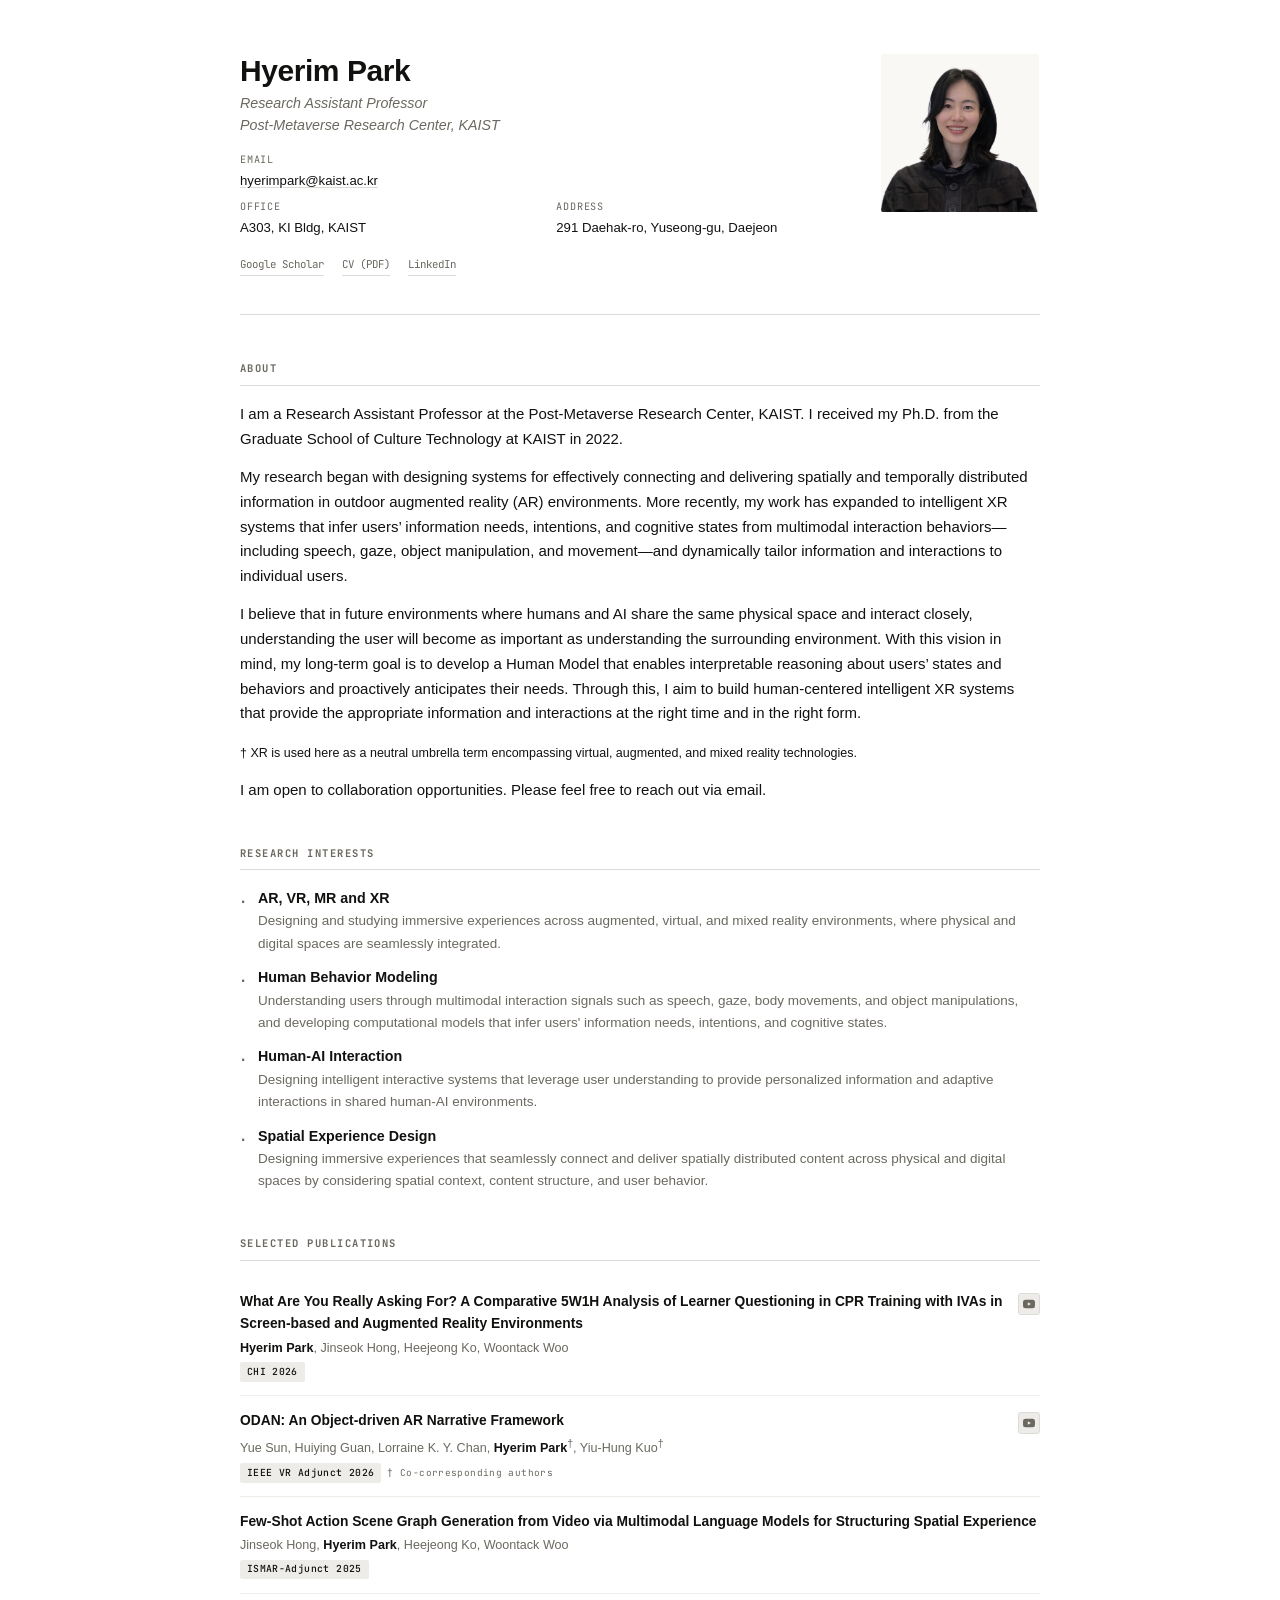
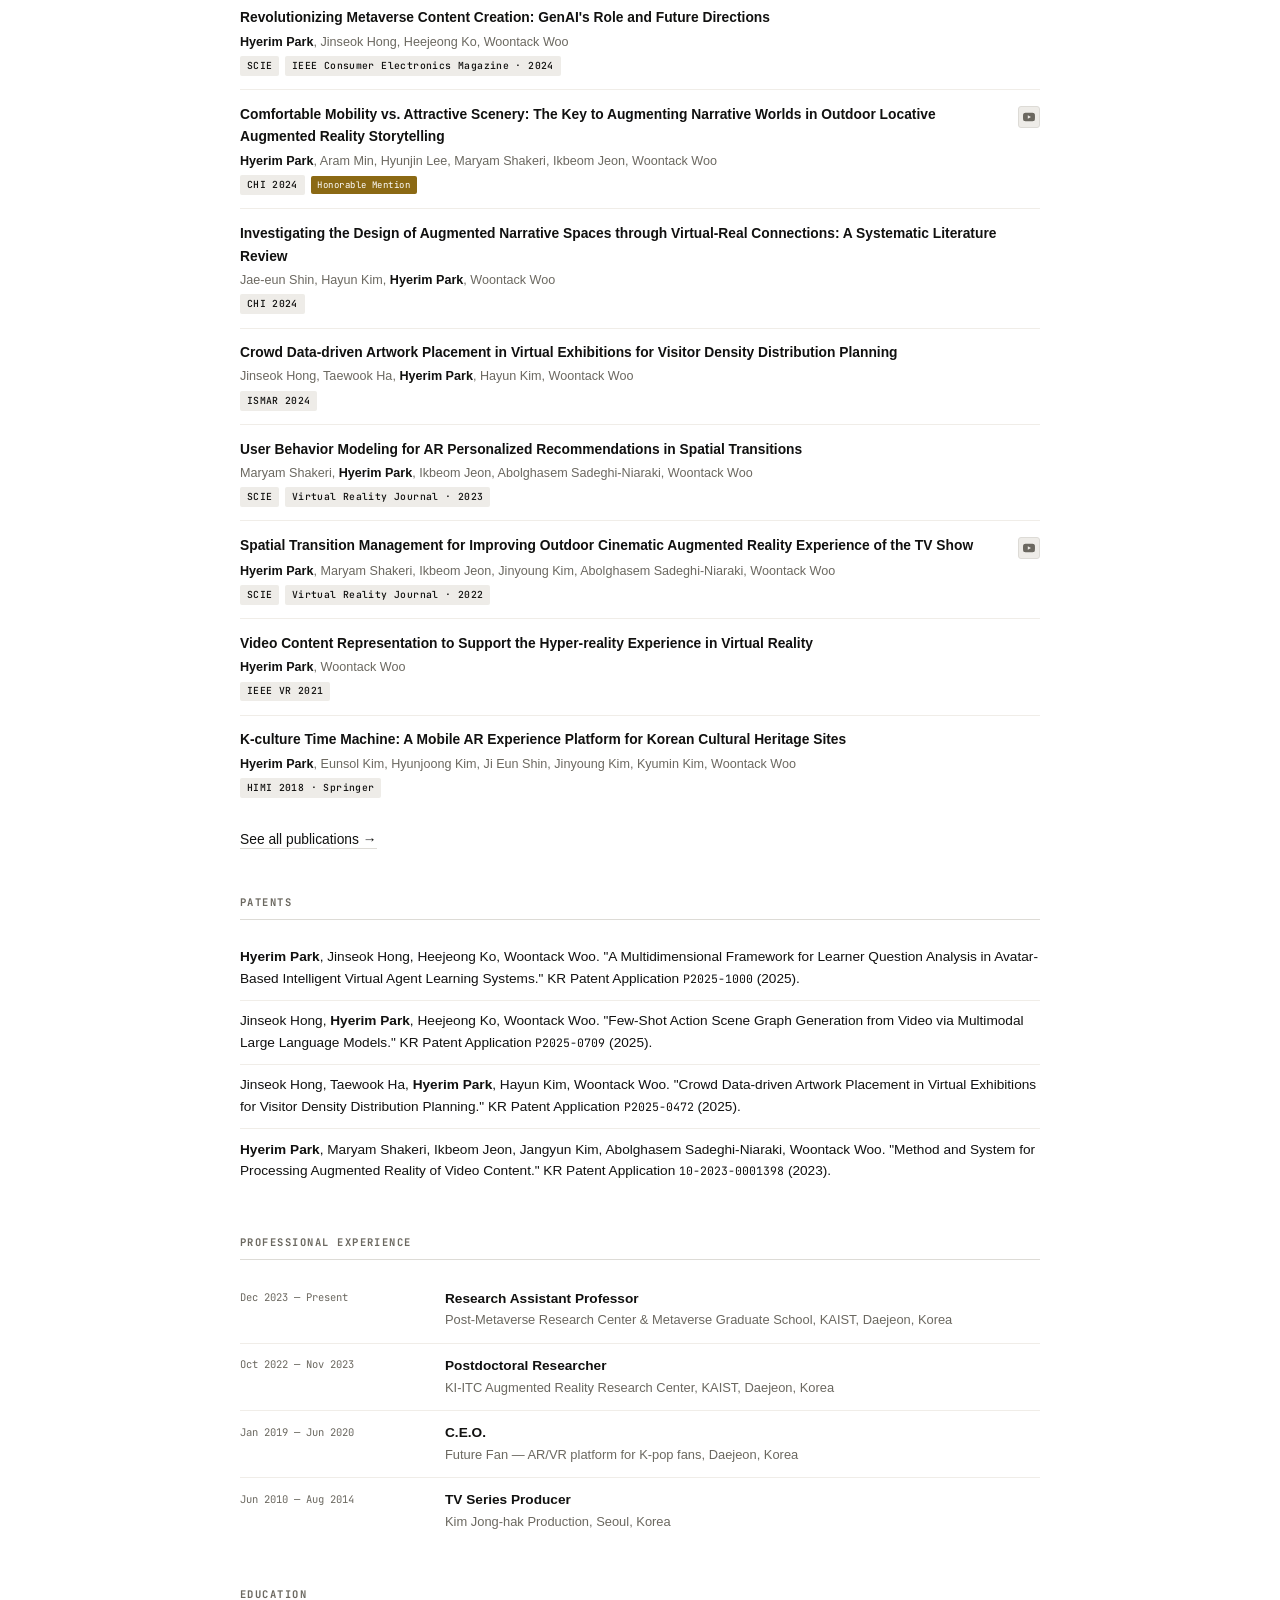
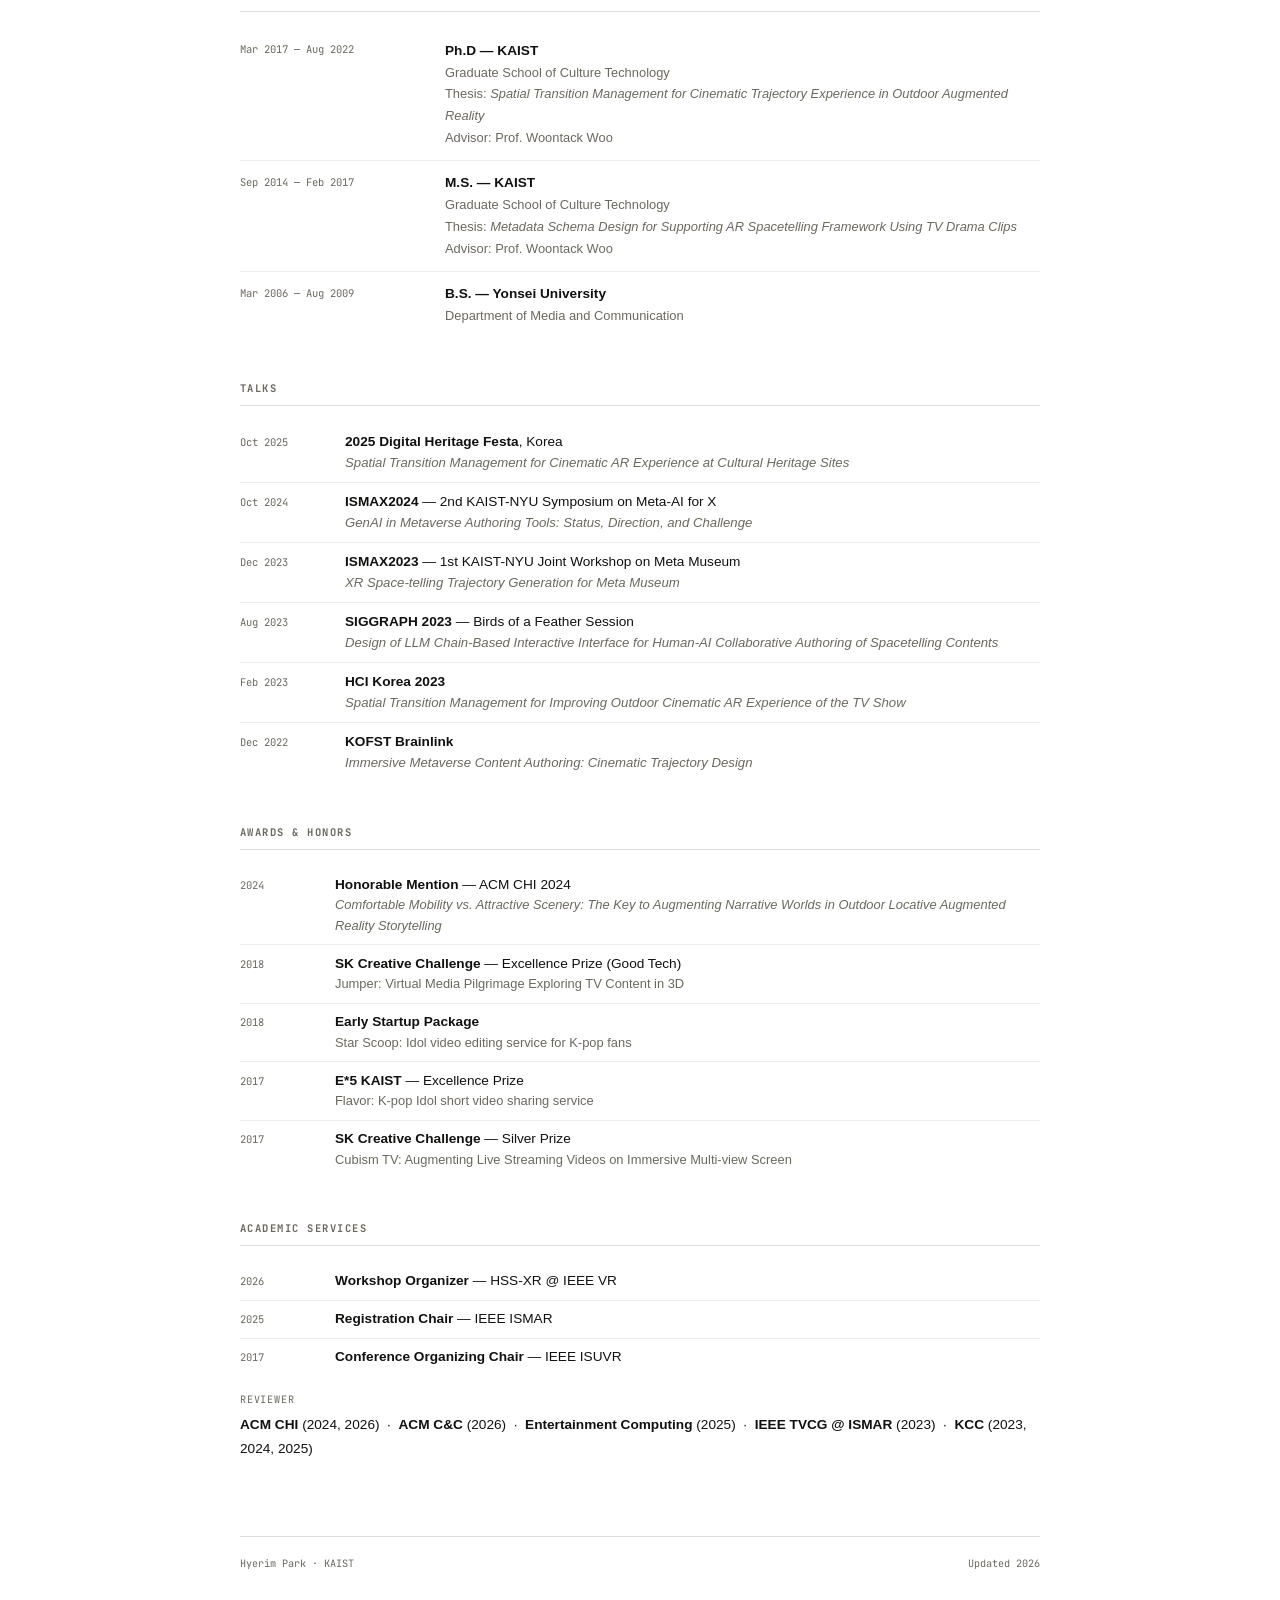
==== index.html @ 8d593d57 "Update index.html" ====
<!DOCTYPE html>
<html lang="en">
<head>
  <meta charset="UTF-8" />
  <meta name="viewport" content="width=device-width, initial-scale=1.0" />
  <title>Hyerim Park</title>
  <link rel="preconnect" href="https://fonts.googleapis.com" />
  <link rel="preconnect" href="https://fonts.gstatic.com" crossorigin />
  <link href="https://fonts.googleapis.com/css2?family=JetBrains+Mono:wght@400;500&display=swap" rel="stylesheet" />
  <style>
    *, *::before, *::after { box-sizing: border-box; margin: 0; padding: 0; }
    :root {
      --bg: #ffffff; --text: #111110; --muted: #6b6860;
      --border: #dddbd6; --subtle: #f0ede8; --tag-bg: #eeece8;
      --accent: #111110;
      --font-body: 'Helvetica Neue', Helvetica, Arial, sans-serif;
      --font-mono: 'JetBrains Mono', monospace;
    }
    html { font-size: 15px; scroll-behavior: smooth; }
    body { background: var(--bg); color: var(--text); font-family: var(--font-body); line-height: 1.65; max-width: 860px; margin: 0 auto; padding: 3.5rem 2rem 6rem; -webkit-font-smoothing: antialiased; }
    .header { display: grid; grid-template-columns: 1fr 160px; gap: 2.5rem; align-items: start; margin-bottom: 3rem; padding-bottom: 2.5rem; border-bottom: 1px solid var(--border); }
    .photo-wrap img { width: 160px; height: auto; border-radius: 3px; border: 1px solid transparent; display: block; }
    .bio h1 { font-size: 2rem; font-weight: 600; letter-spacing: -0.015em; margin-bottom: 0.2rem; line-height: 1.2; }
    .bio .subtitle { font-size: 0.95rem; color: var(--muted); font-style: italic; line-height: 1.55; margin-bottom: 1.1rem; }
    .info-grid { display: grid; grid-template-columns: 1fr 1fr; gap: 0.5rem 2rem; font-size: 0.88rem; }
    .info-row .lbl { font-family: var(--font-mono); font-size: 0.68rem; color: var(--muted); text-transform: uppercase; letter-spacing: 0.08em; display: block; margin-bottom: 0.05rem; }
    .info-row a { text-decoration: underline; text-underline-offset: 2px; text-decoration-color: var(--border); }
    .info-row a:hover { text-decoration-color: var(--text); }
    .social-links { display: flex; gap: 1.2rem; margin-top: 1.2rem; flex-wrap: wrap; }
    .social-links a { font-family: var(--font-mono); font-size: 0.72rem; color: var(--muted); text-decoration: none; border-bottom: 1px solid var(--border); padding-bottom: 1px; transition: color 0.15s, border-color 0.15s; }
    .social-links a:hover { color: var(--text); border-color: var(--text); }
    section { margin-bottom: 2.8rem; }
    section h2 { font-size: 0.7rem; font-family: var(--font-mono); text-transform: uppercase; letter-spacing: 0.14em; color: var(--muted); margin-bottom: 1.1rem; padding-bottom: 0.5rem; border-bottom: 1px solid var(--border); }
    a { color: inherit; text-decoration: underline; text-underline-offset: 2px; text-decoration-color: var(--border); }
    a:hover { text-decoration-color: var(--text); }
    .interest-list { list-style: none; display: flex; flex-direction: column; gap: 0.75rem; }
    .interest-list li { padding-left: 1.2rem; position: relative; font-size: 0.95rem; }
    .interest-list li::before { content: "·"; position: absolute; left: 0; color: var(--muted); font-size: 1.5rem; line-height: 1.2; }
    .interest-list strong { font-weight: 600; }
    .interest-list .desc { color: var(--muted); font-size: 0.9rem; display: block; }
    .pub-list { list-style: none; }
    .pub-item { padding: 0.9rem 0; border-bottom: 1px solid var(--subtle); font-size: 0.92rem; line-height: 1.65; }
    .pub-item:last-child { border-bottom: none; }
    .pub-title-row { display: flex; align-items: flex-start; gap: 0.6rem; margin-bottom: 0.1rem; }
    .pub-title { font-weight: 600; flex: 1; }
    .pub-title a { text-decoration: none; }
    .pub-title a:hover { text-decoration: underline; text-underline-offset: 2px; }
    .pub-icons { display: flex; gap: 0.35rem; align-items: center; flex-shrink: 0; padding-top: 0.15rem; }
    .pub-icon { display: inline-flex; align-items: center; justify-content: center; width: 22px; height: 22px; border-radius: 3px; background: var(--tag-bg); color: var(--muted); text-decoration: none; transition: background 0.15s, color 0.15s; border: 1px solid var(--border); }
    .pub-icon:hover { background: var(--text); color: #fff; border-color: var(--text); }
    .pub-icon svg { width: 12px; height: 12px; fill: currentColor; }
    .pub-authors { color: var(--muted); font-size: 0.84rem; display: block; margin-bottom: 0.25rem; }
    .pub-authors strong { color: var(--text); font-weight: 700; }
    .pub-meta { display: flex; align-items: center; gap: 0.4rem; flex-wrap: wrap; }
    .tag { display: inline-block; background: var(--tag-bg); color: var(--text); font-family: var(--font-mono); font-size: 0.65rem; padding: 0.12rem 0.45rem; border-radius: 2px; font-weight: 500; letter-spacing: 0.04em; }
    .badge { display: inline-block; background: #111; color: #fff; font-family: var(--font-mono); font-size: 0.6rem; padding: 0.12rem 0.45rem; border-radius: 2px; letter-spacing: 0.05em; }
    .badge-honor { display: inline-block; background: #8b6914; color: #fff; font-family: var(--font-mono); font-size: 0.6rem; padding: 0.12rem 0.45rem; border-radius: 2px; letter-spacing: 0.05em; }
    .talk-list { list-style: none; }
    .talk-item { display: grid; grid-template-columns: 90px 1fr; gap: 1rem; padding: 0.55rem 0; border-bottom: 1px solid var(--subtle); font-size: 0.91rem; line-height: 1.55; align-items: baseline; }
    .talk-item:last-child { border-bottom: none; }
    .talk-date { font-family: var(--font-mono); font-size: 0.7rem; color: var(--muted); white-space: nowrap; }
    .award-list { list-style: none; }
    .award-item { display: grid; grid-template-columns: 80px 1fr; gap: 1rem; padding: 0.55rem 0; border-bottom: 1px solid var(--subtle); font-size: 0.91rem; line-height: 1.5; align-items: baseline; }
    .award-item:last-child { border-bottom: none; }
    .award-year { font-family: var(--font-mono); font-size: 0.7rem; color: var(--muted); }
    .edu-list { list-style: none; }
    .edu-item { display: grid; grid-template-columns: 190px 1fr; gap: 1rem; padding: 0.75rem 0; border-bottom: 1px solid var(--subtle); font-size: 0.91rem; line-height: 1.6; }
    .edu-item:last-child { border-bottom: none; }
    .edu-period { font-family: var(--font-mono); font-size: 0.7rem; color: var(--muted); padding-top: 0.1rem; }
    .edu-deg { font-weight: 600; display: block; }
    .edu-sub { color: var(--muted); font-size: 0.86rem; }
    .pat-list { list-style: none; }
    .pat-item { padding: 0.65rem 0; border-bottom: 1px solid var(--subtle); font-size: 0.91rem; line-height: 1.6; }
    .pat-item:last-child { border-bottom: none; }
    footer { margin-top: 5rem; padding-top: 1.25rem; border-top: 1px solid var(--border); font-family: var(--font-mono); font-size: 0.68rem; color: var(--muted); display: flex; justify-content: space-between; }
    @media (max-width: 620px) {
      body { padding: 2rem 1.2rem 4rem; }
      .header { grid-template-columns: 1fr; gap: 1.5rem; }
      .info-grid { grid-template-columns: 1fr; }
      .talk-item, .award-item, .edu-item { grid-template-columns: 1fr; gap: 0.15rem; }
    }
  </style>
</head>
<body>

  <header class="header">
    <div class="bio">
      <h1>Hyerim Park</h1>
      <p class="subtitle">
        Research Assistant Professor<br />
        Post-Metaverse Research Center, KAIST<br />
      </p>
      <div class="info-grid">
        <div class="info-row" style="grid-column: 1 / -1;">
          <span class="lbl">Email</span>
          <a href="mailto:hyerimpark@kaist.ac.kr">hyerimpark@kaist.ac.kr</a> 
        </div>
        <div class="info-row">
          <span class="lbl">Office</span>
          <span>A303, KI Bldg, KAIST</span>
        </div>
        <div class="info-row">
          <span class="lbl">Address</span>
          <span>291 Daehak-ro, Yuseong-gu, Daejeon</span>
        </div>
      </div>
      <div class="social-links">
        <a href="https://scholar.google.com/citations?user=xa5y9S4AAAAJ&hl=en" target="_blank">Google Scholar</a>
        <a href="./HyerimPark_CV_2026_v3.pdf" target="_blank">CV (PDF)</a>
        <a href="https://www.linkedin.com/in/hyerim-park-793420a9/" target="_blank">LinkedIn</a>
      </div>
    </div>
    <div class="photo-wrap">
      <img src="[data-uri]" alt="Hyerim Park" />
    </div>
  </header>

  <!-- ABOUT -->
  <section>
    <h2>About</h2>
    
    <p style="font-size:0.95rem;line-height:1.8;color:var(--text);">
<p style="margin-bottom:0.9rem;">
I am a Research Assistant Professor at the Post-Metaverse Research Center, KAIST. I received my Ph.D. from the Graduate School of Culture Technology at KAIST in 2022.
</p>

<p style="margin-bottom:0.9rem;">
My research began with designing systems for effectively connecting and delivering spatially and temporally distributed information in outdoor augmented reality (AR) environments. More recently, my work has expanded to intelligent XR systems that infer users’ information needs, intentions, and cognitive states from multimodal interaction behaviors—including speech, gaze, object manipulation, and movement—and dynamically tailor information and interactions to individual users.
</p>

<p style="margin-bottom:0.9rem;">
I believe that in future environments where humans and AI share the same physical space and interact closely, understanding the user will become as important as understanding the surrounding environment. With this vision in mind, my long-term goal is to develop a Human Model that enables interpretable reasoning about users’ states and behaviors and proactively anticipates their needs. Through this, I aim to build human-centered intelligent XR systems that provide the appropriate information and interactions at the right time and in the right form.
</p>


<!-- <p style="margin-bottom:0.9rem;">
With this vision in mind, my long-term goal is to develop a Human Model that continuously understands people. Such a model would enable interpretable reasoning about the causes of users’ states and behaviors, as well as proactive anticipation of their needs. Through this, I aim to build human-centered intelligent XR systems that provide appropriate information and interactions at the right time and in the right form.
</p> -->

<p style="margin-bottom:0.9rem;">
<small>† XR is used here as a neutral umbrella term encompassing virtual, augmented, and mixed reality technologies.</small>
</p>

<p>
I am open to collaboration opportunities. Please feel free to reach out via email.
</p>
    
      <!-- <p style="margin-bottom:0.9rem;">I am a Research Assistant Professor at the Post-Metaverse Research Center, KAIST. I received my Ph.D. from the Graduate School of Culture Technology, KAIST (2022).</p>
      <p style="margin-bottom:0.9rem;"> My research lies at the intersection of Human-Computer Interaction, Human-AI Interaction, and Extended Reality (XR). I investigate how behavioral signals—such as spoken questions and spatial behaviors—can be used to understand users' information needs, intentions, and cognitive states. My recent work focuses on question behavior analysis with intelligent virtual agents and user modeling in immersive learning environments, which I am currently extending toward richer multimodal interaction signals. </p> 
      <p style="margin-bottom:0.9rem;"> Ultimately, I envision human-centered XR systems that deliver personalized content and interactions tailored to each user's context across education, entertainment, and training. </p>
      <p> I am always open to collaboration opportunities, so please feel free to reach out via email. </p>
         -->
      
    <!-- <p style="margin-bottom:0.9rem;">I am a Research Assistant Professor at the Post-Metaverse Research Center, KAIST, where I received my Ph.D. from the Graduate School of Culture Technology (2022).</p>

  <p style="margin-bottom:0.9rem;">My research lies at the intersection of Human-Computer Interaction, Human-AI Interaction, and Extended Reality (XR), focusing on how behavioral signals such as spoken questions and spatial behaviors can be used to infer users' intentions, cognitive states, and information needs. I am currently extending this work toward incorporating richer multimodal interaction signals to better understand users in immersive environments.</p>

  <p style="margin-bottom:0.9rem;">Building on this line of research, I am interested in developing human-centered intelligent systems that adapt to individual users and task contexts. My long-term research interests include multimodal user understanding, adaptive Human-AI interaction, and collaborative decision support in immersive XR environments.</p>

  <p>I am open to collaboration opportunities, so please feel free to reach out via email.</p> -->

    <!-- 
      <p style="margin-bottom:0.9rem;">I am a Research Assistant Professor at the Post-Metaverse Research Center, KAIST. I received my Ph.D. from the Graduate School of Culture Technology, KAIST (2022).</p>
      <p style="margin-bottom:0.9rem;">My research bridges screen-based media and immersive XR environments — exploring how existing stories and characters can be transformed into spatial, interactive experiences through advanced AI and user-centric design. I am particularly interested in designing intelligent systems that personalize story experiences in space, and bring media characters to life as interactive embodied AI agents in the real world.</p>
      <p>I am open to collaboration opportunities. Please feel free to reach out via email.</p> -->
    </p>
  </section>

  <!-- RESEARCH INTERESTS -->
  <section>
    <h2>Research Interests</h2>
    <ul class="interest-list">
    
<li>
   <strong>AR, VR, MR and XR</strong>
  <span class="desc">
    Designing and studying immersive experiences across augmented, virtual, and mixed reality environments, where physical and digital spaces are seamlessly integrated.
  </span>
</li>
<li>
  <strong>Human Behavior Modeling</strong>
  <span class="desc">
    Understanding users through multimodal interaction signals such as speech, gaze, body movements, and object manipulations, and developing computational models that infer users' information needs, intentions, and cognitive states.
  </span>
</li>

<li>
  <strong>Human-AI Interaction</strong>
  <span class="desc">
    Designing intelligent interactive systems that leverage user understanding to provide personalized information and adaptive interactions in shared human-AI environments.
  </span>
</li>

<li>
  <strong>Spatial Experience Design</strong>
  <span class="desc">
    Designing immersive experiences that seamlessly connect and deliver spatially distributed content across physical and digital spaces by considering spatial context, content structure, and user behavior.
  </span>
</li>


      
      <!-- <li>
        <strong>Media Remediation in XR</strong>
        <span class="desc">Transforming existing screen-based media into interactive AR/XR experiences that transcend the boundaries of the original content</span>
      </li>
      <li>
        <strong>Adaptive XR Storytelling</strong>
        <span class="desc">Designing continuous narrative experiences across real-world locations — integrating spatial transitions and interaction outcomes into user-adaptive, personalized story flows</span>
      </li>
      <li>
        <strong>Embodied AI Interaction</strong>
        <span class="desc">Bringing media characters to life as embodied conversational agents — enabling context-aware, multimodal interaction within XR environments</span>
      </li> -->
    </ul>
  </section>

  <!-- PUBLICATIONS -->
  <section>
    <h2>Selected Publications</h2>
    <ul class="pub-list">

          
      <li class="pub-item">
        <div class="pub-title-row">
          <span class="pub-title">
            <a href="https://dl.acm.org/doi/10.1145/3772318.3791977" target="_blank">What Are You Really Asking For? A Comparative 5W1H Analysis of Learner Questioning in CPR Training with IVAs in Screen-based and Augmented Reality Environments</a>
          </span>
           <div class="pub-icons">
            <a class="pub-icon" href="https://youtu.be/UggCVi0NkHI" target="_blank" title="Video">
              <svg viewBox="0 0 24 24"><path d="M23.5 6.2a3 3 0 0 0-2.1-2.1C19.5 3.6 12 3.6 12 3.6s-7.5 0-9.4.5A3 3 0 0 0 .5 6.2C0 8.1 0 12 0 12s0 3.9.5 5.8a3 3 0 0 0 2.1 2.1c1.9.5 9.4.5 9.4.5s7.5 0 9.4-.5a3 3 0 0 0 2.1-2.1C24 15.9 24 12 24 12s0-3.9-.5-5.8zM9.6 15.6V8.4l6.3 3.6-6.3 3.6z"/></svg>
            </a>
          </div>
        </div>
        <span class="pub-authors"><strong>Hyerim Park</strong>, Jinseok Hong, Heejeong Ko, Woontack Woo</span>
        <div class="pub-meta">
          <span class="tag">CHI 2026</span>
        </div>
      </li>

      
      <li class="pub-item">
        <div class="pub-title-row">
          <span class="pub-title">
            <a style="cursor:default; text-decoration:none; color:inherit;">ODAN: An Object-driven AR Narrative Framework</a>
          </span>
             <div class="pub-icons">
            <a class="pub-icon" href="https://www.youtube.com/watch?v=S8dgk26Mg9w" target="_blank" title="Video">
              <svg viewBox="0 0 24 24"><path d="M23.5 6.2a3 3 0 0 0-2.1-2.1C19.5 3.6 12 3.6 12 3.6s-7.5 0-9.4.5A3 3 0 0 0 .5 6.2C0 8.1 0 12 0 12s0 3.9.5 5.8a3 3 0 0 0 2.1 2.1c1.9.5 9.4.5 9.4.5s7.5 0 9.4-.5a3 3 0 0 0 2.1-2.1C24 15.9 24 12 24 12s0-3.9-.5-5.8zM9.6 15.6V8.4l6.3 3.6-6.3 3.6z"/></svg>
            </a>
          </div>
        </div>
        <span class="pub-authors">Yue Sun, Huiying Guan, Lorraine K. Y. Chan, <strong>Hyerim Park</strong><sup>†</sup>, Yiu-Hung Kuo<sup>†</sup></span>
        <div class="pub-meta">
          <span class="tag">IEEE VR Adjunct 2026</span>
          <span style="font-family:var(--font-mono);font-size:0.63rem;color:var(--muted);letter-spacing:0.04em;">† Co-corresponding authors</span>
        </div>
      </li>


      <li class="pub-item">
        <div class="pub-title-row">
          <span class="pub-title">
            <a href="https://www.computer.org/csdl/proceedings-article/ismar-adjunct/2025/934700a107/2bKcVH8FJde" target="_blank">Few-Shot Action Scene Graph Generation from Video via Multimodal Language Models for Structuring Spatial Experience</a>
          </span>
        </div>
        <span class="pub-authors">Jinseok Hong, <strong>Hyerim Park</strong>, Heejeong Ko, Woontack Woo</span>
        <div class="pub-meta">
          <span class="tag">ISMAR-Adjunct 2025</span>
        </div>
      </li>

      <li class="pub-item">
        <div class="pub-title-row">
          <span class="pub-title">
            <a href="https://ieeexplore.ieee.org/abstract/document/10756676" target="_blank">Revolutionizing Metaverse Content Creation: GenAI's Role and Future Directions</a>
          </span>
        </div>
        <span class="pub-authors"><strong>Hyerim Park</strong>, Jinseok Hong, Heejeong Ko, Woontack Woo</span>
        <div class="pub-meta">
          <span class="tag">SCIE</span>
          <span class="tag">IEEE Consumer Electronics Magazine · 2024</span>
        </div>
      </li>

      <li class="pub-item">
        <div class="pub-title-row">
          <span class="pub-title">
            <a href="https://dl.acm.org/doi/full/10.1145/3613904.3642431" target="_blank">Comfortable Mobility vs. Attractive Scenery: The Key to Augmenting Narrative Worlds in Outdoor Locative Augmented Reality Storytelling</a>
          </span>
          <div class="pub-icons">
            <a class="pub-icon" href="https://youtu.be/F2p2GQeaEWU?si=6rmoD0K2L7Ub1E34" target="_blank" title="Video">
              <svg viewBox="0 0 24 24"><path d="M23.5 6.2a3 3 0 0 0-2.1-2.1C19.5 3.6 12 3.6 12 3.6s-7.5 0-9.4.5A3 3 0 0 0 .5 6.2C0 8.1 0 12 0 12s0 3.9.5 5.8a3 3 0 0 0 2.1 2.1c1.9.5 9.4.5 9.4.5s7.5 0 9.4-.5a3 3 0 0 0 2.1-2.1C24 15.9 24 12 24 12s0-3.9-.5-5.8zM9.6 15.6V8.4l6.3 3.6-6.3 3.6z"/></svg>
            </a>
          </div>
        </div>
        <span class="pub-authors"><strong>Hyerim Park</strong>, Aram Min, Hyunjin Lee, Maryam Shakeri, Ikbeom Jeon, Woontack Woo</span>
        <div class="pub-meta">
          <span class="tag">CHI 2024</span>
          <span class="badge-honor">Honorable Mention</span>
        </div>
      </li>

      <li class="pub-item">
        <div class="pub-title-row">
          <span class="pub-title">
            <a href="https://dl.acm.org/doi/full/10.1145/3613904.3642819" target="_blank">Investigating the Design of Augmented Narrative Spaces through Virtual-Real Connections: A Systematic Literature Review</a>
          </span>
        </div>
        <span class="pub-authors">Jae-eun Shin, Hayun Kim, <strong>Hyerim Park</strong>, Woontack Woo</span>
        <div class="pub-meta">
          <span class="tag">CHI 2024</span>
        </div>
      </li>

      <li class="pub-item">
        <div class="pub-title-row">
          <span class="pub-title">
            <a href="https://ieeexplore.ieee.org/document/10765412" target="_blank">Crowd Data-driven Artwork Placement in Virtual Exhibitions for Visitor Density Distribution Planning</a>
          </span>
        </div>
        <span class="pub-authors">Jinseok Hong, Taewook Ha, <strong>Hyerim Park</strong>, Hayun Kim, Woontack Woo</span>
        <div class="pub-meta">
          <span class="tag">ISMAR 2024</span>
        </div>
      </li>

      <li class="pub-item">
        <div class="pub-title-row">
          <span class="pub-title">
            <a href="https://link.springer.com/article/10.1007/s10055-023-00852-6" target="_blank">User Behavior Modeling for AR Personalized Recommendations in Spatial Transitions</a>
          </span>
        </div>
        <span class="pub-authors">Maryam Shakeri, <strong>Hyerim Park</strong>, Ikbeom Jeon, Abolghasem Sadeghi-Niaraki, Woontack Woo</span>
        <div class="pub-meta">
          <span class="tag">SCIE</span>
          <span class="tag">Virtual Reality Journal · 2023</span>
        </div>
      </li>

      <li class="pub-item">
        <div class="pub-title-row">
          <span class="pub-title">
            <a href="https://link.springer.com/article/10.1007/s10055-021-00617-z" target="_blank">Spatial Transition Management for Improving Outdoor Cinematic Augmented Reality Experience of the TV Show</a>
          </span>
          <div class="pub-icons">
            <a class="pub-icon" href="https://youtu.be/PRRsQmqoov4" target="_blank" title="Video">
              <svg viewBox="0 0 24 24"><path d="M23.5 6.2a3 3 0 0 0-2.1-2.1C19.5 3.6 12 3.6 12 3.6s-7.5 0-9.4.5A3 3 0 0 0 .5 6.2C0 8.1 0 12 0 12s0 3.9.5 5.8a3 3 0 0 0 2.1 2.1c1.9.5 9.4.5 9.4.5s7.5 0 9.4-.5a3 3 0 0 0 2.1-2.1C24 15.9 24 12 24 12s0-3.9-.5-5.8zM9.6 15.6V8.4l6.3 3.6-6.3 3.6z"/></svg>
            </a>
          </div>
        </div>
        <span class="pub-authors"><strong>Hyerim Park</strong>, Maryam Shakeri, Ikbeom Jeon, Jinyoung Kim, Abolghasem Sadeghi-Niaraki, Woontack Woo</span>
        <div class="pub-meta">
          <span class="tag">SCIE</span>
          <span class="tag">Virtual Reality Journal · 2022</span>
        </div>
      </li>

      <li class="pub-item">
        <div class="pub-title-row">
          <span class="pub-title">
            <a href="https://ieeexplore.ieee.org/document/9417687/" target="_blank">Video Content Representation to Support the Hyper-reality Experience in Virtual Reality</a>
          </span>
        </div>
        <span class="pub-authors"><strong>Hyerim Park</strong>, Woontack Woo</span>
        <div class="pub-meta">
          <span class="tag">IEEE VR 2021</span>
        </div>
      </li>

      <li class="pub-item">
        <div class="pub-title-row">
          <span class="pub-title">
            <a href="https://dl.acm.org/doi/10.1007/978-3-319-92046-7_15" target="_blank">K-culture Time Machine: A Mobile AR Experience Platform for Korean Cultural Heritage Sites</a>
          </span>
        </div>
        <span class="pub-authors"><strong>Hyerim Park</strong>, Eunsol Kim, Hyunjoong Kim, Ji Eun Shin, Jinyoung Kim, Kyumin Kim, Woontack Woo</span>
        <div class="pub-meta">
          <span class="tag">HIMI 2018 · Springer</span>
        </div>
      </li>

    </ul>
    <p style="margin-top: 1.2rem; font-size: 0.92rem;">
      <a href="https://scholar.google.co.kr/citations?hl=en&user=xa5y9S4AAAAJ&view_op=list_works&sortby=pubdate" target="_blank" style="color: var(--text); text-decoration: none; font-weight: 500; border-bottom: 1px solid var(--border); padding-bottom: 1px;">See all publications →</a>
    </p>
  </section>

  <!-- PATENTS -->
  <section>
    <h2>Patents</h2>
    <ul class="pat-list">
      <li class="pat-item">
        <strong>Hyerim Park</strong>, Jinseok Hong, Heejeong Ko, Woontack Woo. "A Multidimensional Framework for Learner Question Analysis in Avatar-Based Intelligent Virtual Agent Learning Systems." KR Patent Application <span style="font-family:var(--font-mono);font-size:0.85em;">P2025-1000</span> (2025).
      </li>
      <li class="pat-item">
        Jinseok Hong, <strong>Hyerim Park</strong>, Heejeong Ko, Woontack Woo. "Few-Shot Action Scene Graph Generation from Video via Multimodal Large Language Models." KR Patent Application <span style="font-family:var(--font-mono);font-size:0.85em;">P2025-0709</span> (2025).
      </li>
      <li class="pat-item">
        Jinseok Hong, Taewook Ha, <strong>Hyerim Park</strong>, Hayun Kim, Woontack Woo. "Crowd Data-driven Artwork Placement in Virtual Exhibitions for Visitor Density Distribution Planning." KR Patent Application <span style="font-family:var(--font-mono);font-size:0.85em;">P2025-0472</span> (2025).
      </li>
      <li class="pat-item">
        <strong>Hyerim Park</strong>, Maryam Shakeri, Ikbeom Jeon, Jangyun Kim, Abolghasem Sadeghi-Niaraki, Woontack Woo. "Method and System for Processing Augmented Reality of Video Content." KR Patent Application <span style="font-family:var(--font-mono);font-size:0.85em;">10-2023-0001398</span> (2023).
      </li>
    </ul>
  </section>

  <!-- PROFESSIONAL EXPERIENCE -->
  <section>
    <h2>Professional Experience</h2>
    <ul class="edu-list">
      <li class="edu-item">
        <span class="edu-period">Dec 2023 — Present</span>
        <div>
          <span class="edu-deg">Research Assistant Professor</span>
          <span class="edu-sub">Post-Metaverse Research Center &amp; Metaverse Graduate School, KAIST, Daejeon, Korea</span>
        </div>
      </li>
      <li class="edu-item">
        <span class="edu-period">Oct 2022 — Nov 2023</span>
        <div>
          <span class="edu-deg">Postdoctoral Researcher</span>
          <span class="edu-sub">KI-ITC Augmented Reality Research Center, KAIST, Daejeon, Korea</span>
        </div>
      </li>
      <li class="edu-item">
        <span class="edu-period">Jan 2019 — Jun 2020</span>
        <div>
          <span class="edu-deg">C.E.O.</span>
          <span class="edu-sub">Future Fan — AR/VR platform for K-pop fans, Daejeon, Korea</span>
        </div>
      </li>
      <li class="edu-item">
        <span class="edu-period">Jun 2010 — Aug 2014</span>
        <div>
          <span class="edu-deg">TV Series Producer</span>
          <span class="edu-sub">Kim Jong-hak Production, Seoul, Korea</span>
        </div>
      </li>
    </ul>
  </section>

  <!-- EDUCATION -->
  <section>
    <h2>Education</h2>
    <ul class="edu-list">
      <li class="edu-item">
        <span class="edu-period">Mar 2017 — Aug 2022</span>
        <div>
          <span class="edu-deg">Ph.D — KAIST</span>
          <span class="edu-sub">
            Graduate School of Culture Technology<br />
            Thesis: <em>Spatial Transition Management for Cinematic Trajectory Experience in Outdoor Augmented Reality</em><br />
            Advisor: Prof. Woontack Woo
          </span>
        </div>
      </li>
      <li class="edu-item">
        <span class="edu-period">Sep 2014 — Feb 2017</span>
        <div>
          <span class="edu-deg">M.S. — KAIST</span>
          <span class="edu-sub">
            Graduate School of Culture Technology<br />
            Thesis: <em>Metadata Schema Design for Supporting AR Spacetelling Framework Using TV Drama Clips</em><br />
            Advisor: Prof. Woontack Woo
          </span>
        </div>
      </li>
      <li class="edu-item">
        <span class="edu-period">Mar 2006 — Aug 2009</span>
        <div>
          <span class="edu-deg">B.S. — Yonsei University</span>
          <span class="edu-sub">Department of Media and Communication</span>
        </div>
      </li>
    </ul>
  </section>

  <!-- INVITED TALKS -->
  <section>
    <h2>Talks</h2>
    <ul class="talk-list">
      <li class="talk-item">
        <span class="talk-date">Oct 2025</span>
        <span>
          <strong>2025 Digital Heritage Festa</strong>, Korea<br />
          <em style="color:var(--muted); font-size:0.88rem;">Spatial Transition Management for Cinematic AR Experience at Cultural Heritage Sites</em>
        </span>
      </li>
      <li class="talk-item">
        <span class="talk-date">Oct 2024</span>
        <span>
          <strong>ISMAX2024</strong> — 2nd KAIST-NYU Symposium on Meta-AI for X<br />
          <em style="color:var(--muted); font-size:0.88rem;">GenAI in Metaverse Authoring Tools: Status, Direction, and Challenge</em>
        </span>
      </li>
      <li class="talk-item">
        <span class="talk-date">Dec 2023</span>
        <span>
          <strong>ISMAX2023</strong> — 1st KAIST-NYU Joint Workshop on Meta Museum<br />
          <em style="color:var(--muted); font-size:0.88rem;">XR Space-telling Trajectory Generation for Meta Museum</em>
        </span>
      </li>
      <li class="talk-item">
        <span class="talk-date">Aug 2023</span>
        <span>
          <strong>SIGGRAPH 2023</strong> — Birds of a Feather Session<br />
          <em style="color:var(--muted); font-size:0.88rem;">Design of LLM Chain-Based Interactive Interface for Human-AI Collaborative Authoring of Spacetelling Contents</em>
        </span>
      </li>
      <li class="talk-item">
        <span class="talk-date">Feb 2023</span>
        <span>
          <strong>HCI Korea 2023</strong><br />
          <em style="color:var(--muted); font-size:0.88rem;">Spatial Transition Management for Improving Outdoor Cinematic AR Experience of the TV Show</em>
        </span>
      </li>
      <li class="talk-item">
        <span class="talk-date">Dec 2022</span>
        <span>
          <strong>KOFST Brainlink</strong><br />
          <em style="color:var(--muted); font-size:0.88rem;">Immersive Metaverse Content Authoring: Cinematic Trajectory Design</em>
        </span>
      </li>
    </ul>
  </section>

  <!-- AWARDS -->
  <section>
    <h2>Awards &amp; Honors</h2>
    <ul class="award-list">
      <li class="award-item">
        <span class="award-year">2024</span>
        <span>
          <strong>Honorable Mention</strong> — ACM CHI 2024<br />
          <span style="color:var(--muted); font-size:0.86rem;"><em>Comfortable Mobility vs. Attractive Scenery: The Key to Augmenting Narrative Worlds in Outdoor Locative Augmented Reality Storytelling</em></span>
        </span>
      </li>
      <li class="award-item">
        <span class="award-year">2018</span>
        <span>
          <strong>SK Creative Challenge</strong> — Excellence Prize (Good Tech)<br />
          <span style="color:var(--muted); font-size:0.86rem;">Jumper: Virtual Media Pilgrimage Exploring TV Content in 3D</span>
        </span>
      </li>
      <li class="award-item">
        <span class="award-year">2018</span>
        <span>
          <strong>Early Startup Package</strong><br />
          <span style="color:var(--muted); font-size:0.86rem;">Star Scoop: Idol video editing service for K-pop fans</span>
        </span>
      </li>
      <li class="award-item">
        <span class="award-year">2017</span>
        <span>
          <strong>E*5 KAIST</strong> — Excellence Prize<br />
          <span style="color:var(--muted); font-size:0.86rem;">Flavor: K-pop Idol short video sharing service</span>
        </span>
      </li>
      <li class="award-item">
        <span class="award-year">2017</span>
        <span>
          <strong>SK Creative Challenge</strong> — Silver Prize<br />
          <span style="color:var(--muted); font-size:0.86rem;">Cubism TV: Augmenting Live Streaming Videos on Immersive Multi-view Screen</span>
        </span>
      </li>
    </ul>
  </section>

  <!-- ACADEMIC SERVICES -->
  <section>
    <h2>Academic Services</h2>
    <ul class="award-list" style="margin-bottom:1.1rem;">
      <li class="award-item">
        <span class="award-year">2026</span>
        <span><strong>Workshop Organizer</strong> — HSS-XR @ IEEE VR</span>
      </li>
      <li class="award-item">
        <span class="award-year">2025</span>
        <span><strong>Registration Chair</strong> — IEEE ISMAR</span>
      </li>
      <li class="award-item">
        <span class="award-year">2017</span>
        <span><strong>Conference Organizing Chair</strong> — IEEE ISUVR</span>
      </li>
    </ul>
    <div class="info-row" style="margin-bottom:0.3rem;"><span class="lbl">Reviewer</span></div>
<p style="font-size:0.91rem;line-height:1.75;color:var(--text);">
  <strong>ACM CHI</strong> (2024, 2026) &nbsp;·&nbsp; <strong>ACM C&amp;C</strong> (2026) &nbsp;·&nbsp; <strong>Entertainment Computing</strong> (2025) &nbsp;·&nbsp; <strong>IEEE TVCG @ ISMAR</strong> (2023) &nbsp;·&nbsp; <strong>KCC</strong> (2023, 2024, 2025)
</p>
  </section>

  <footer>
    <span>Hyerim Park · KAIST</span>
    <span>Updated 2026</span>
  </footer>

</body>
</html>
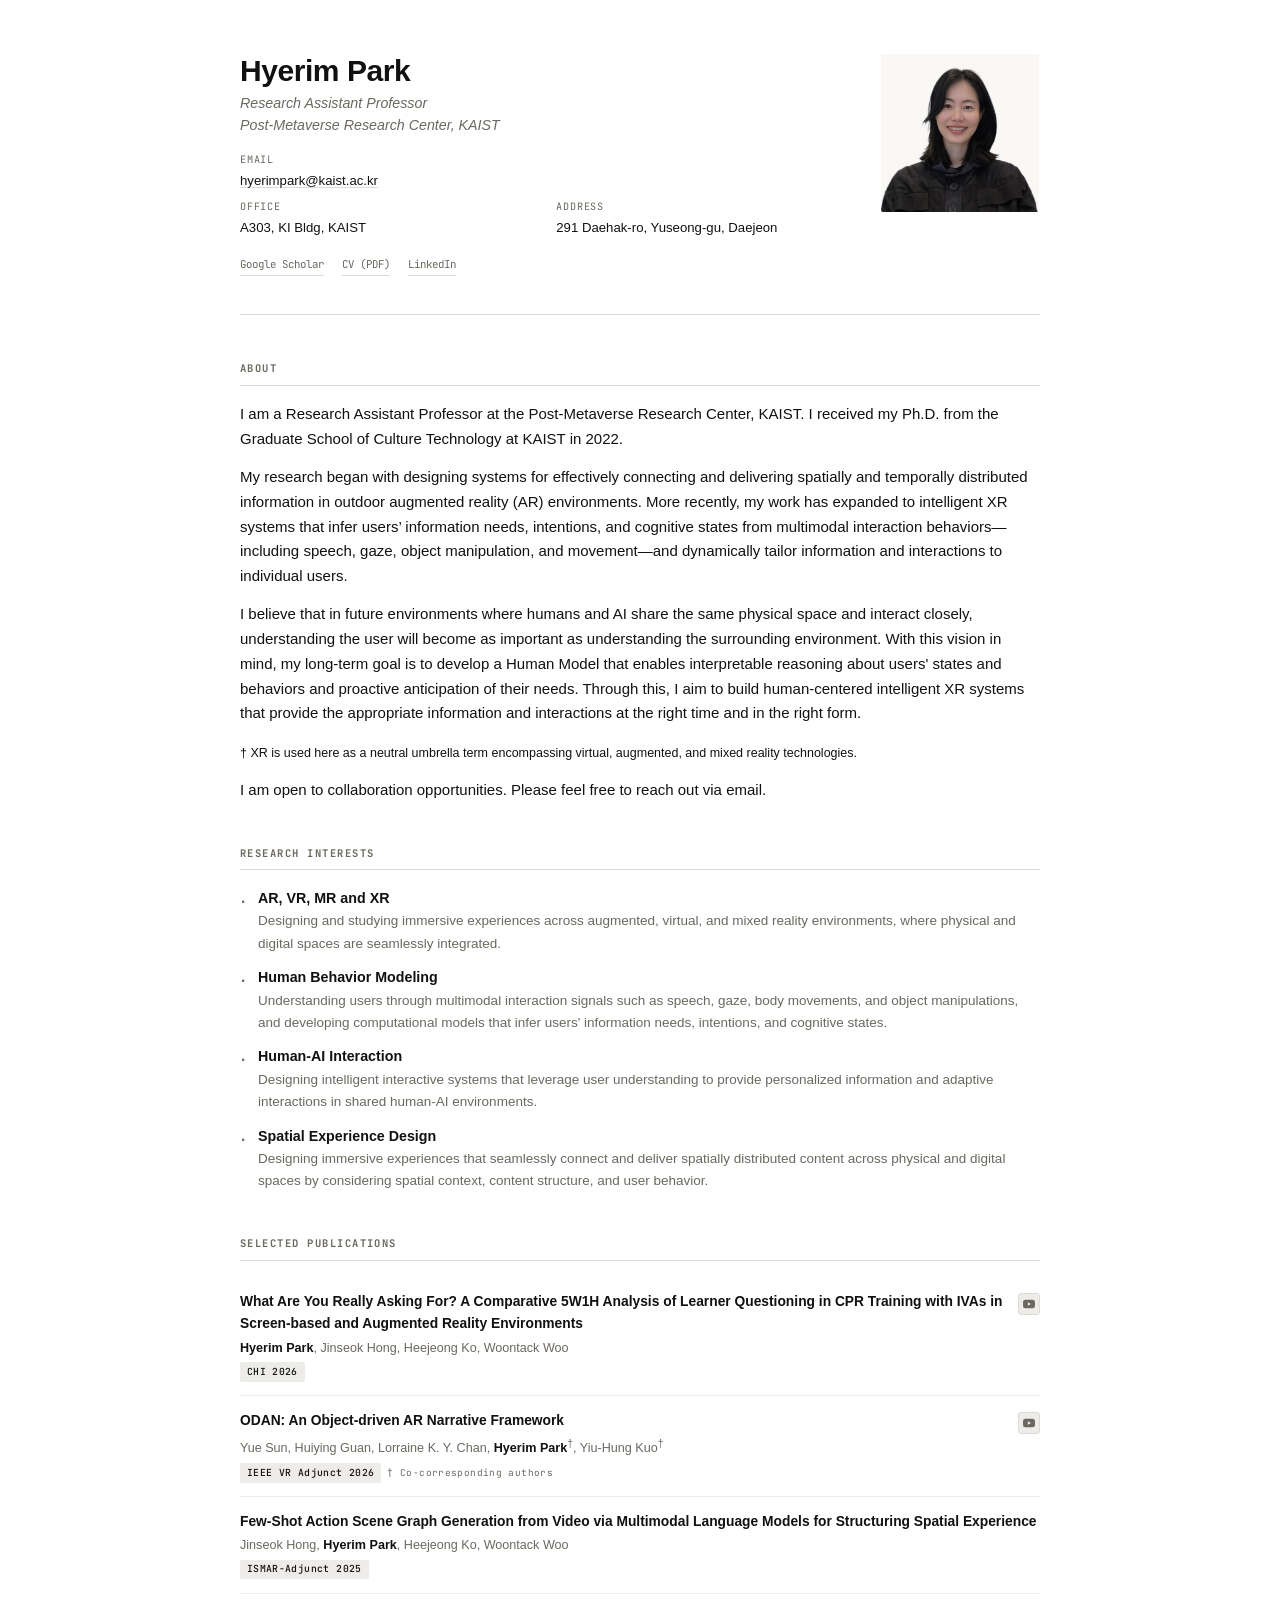
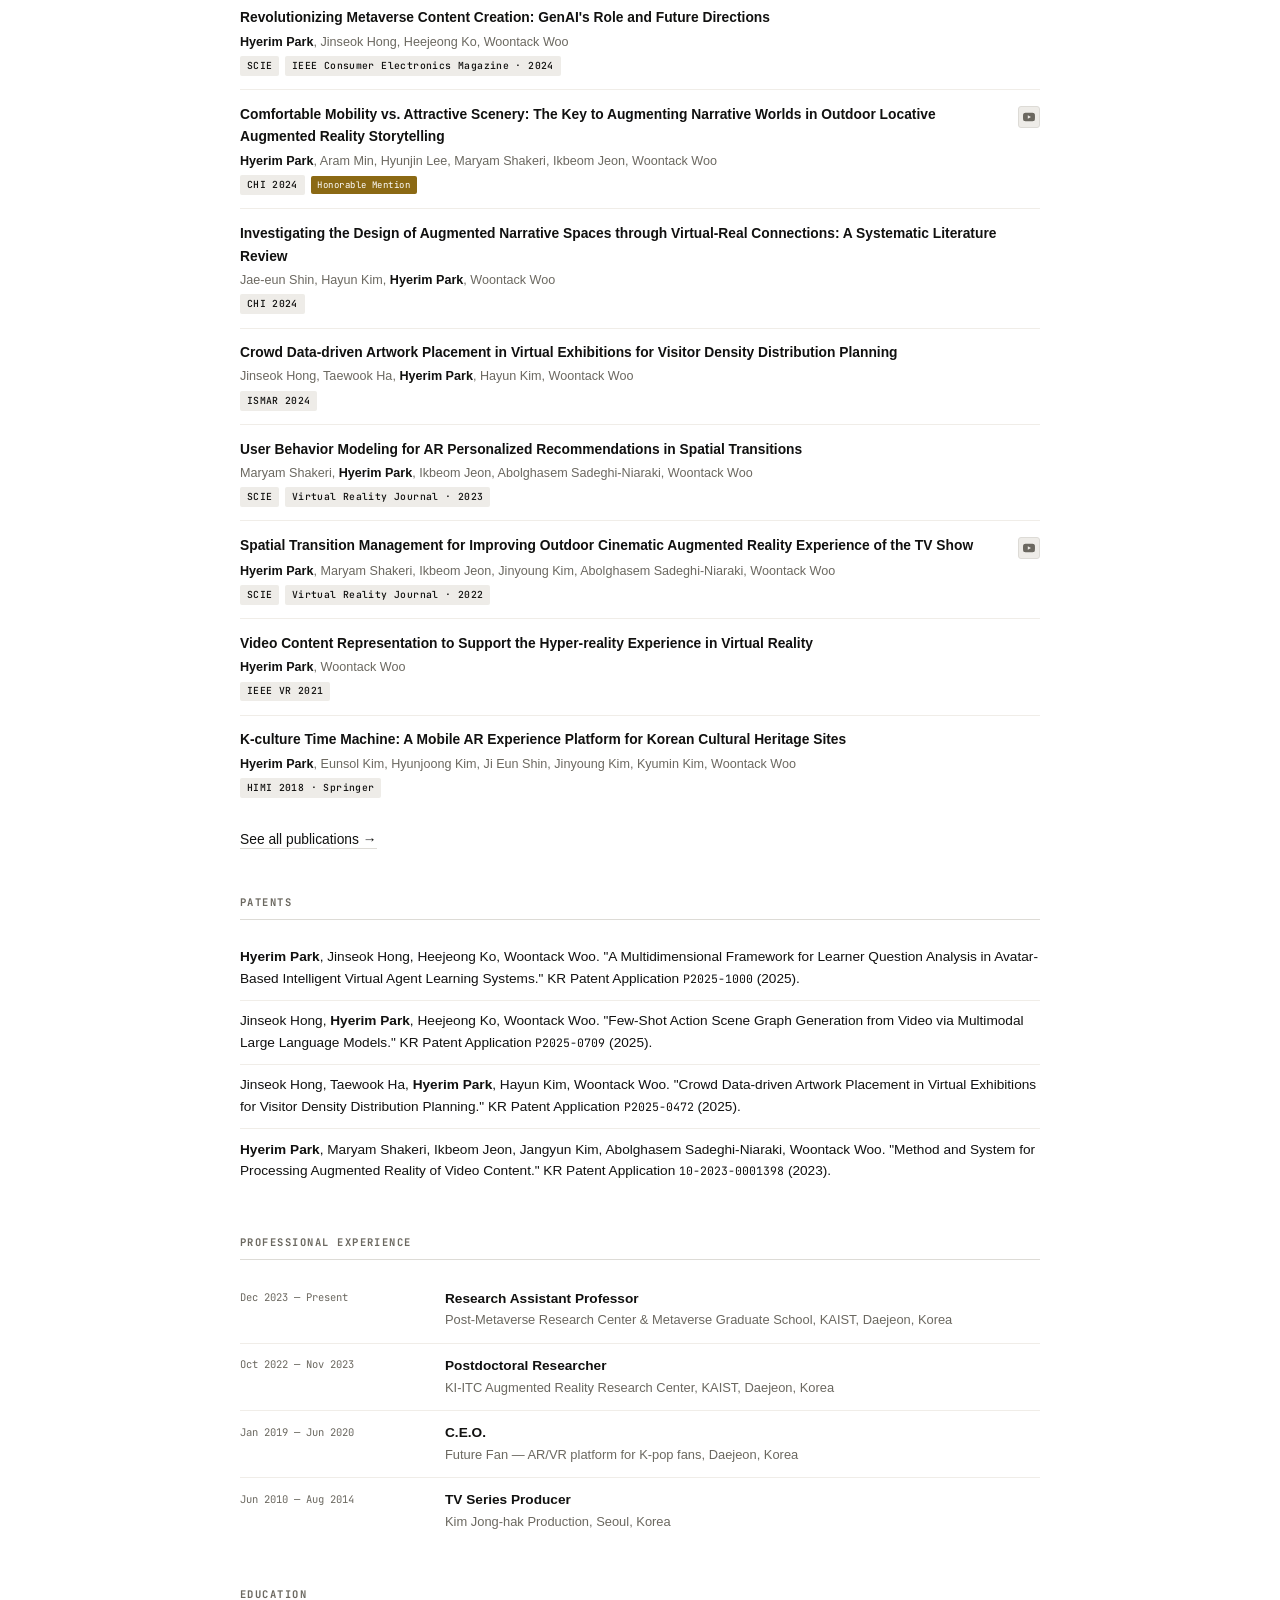
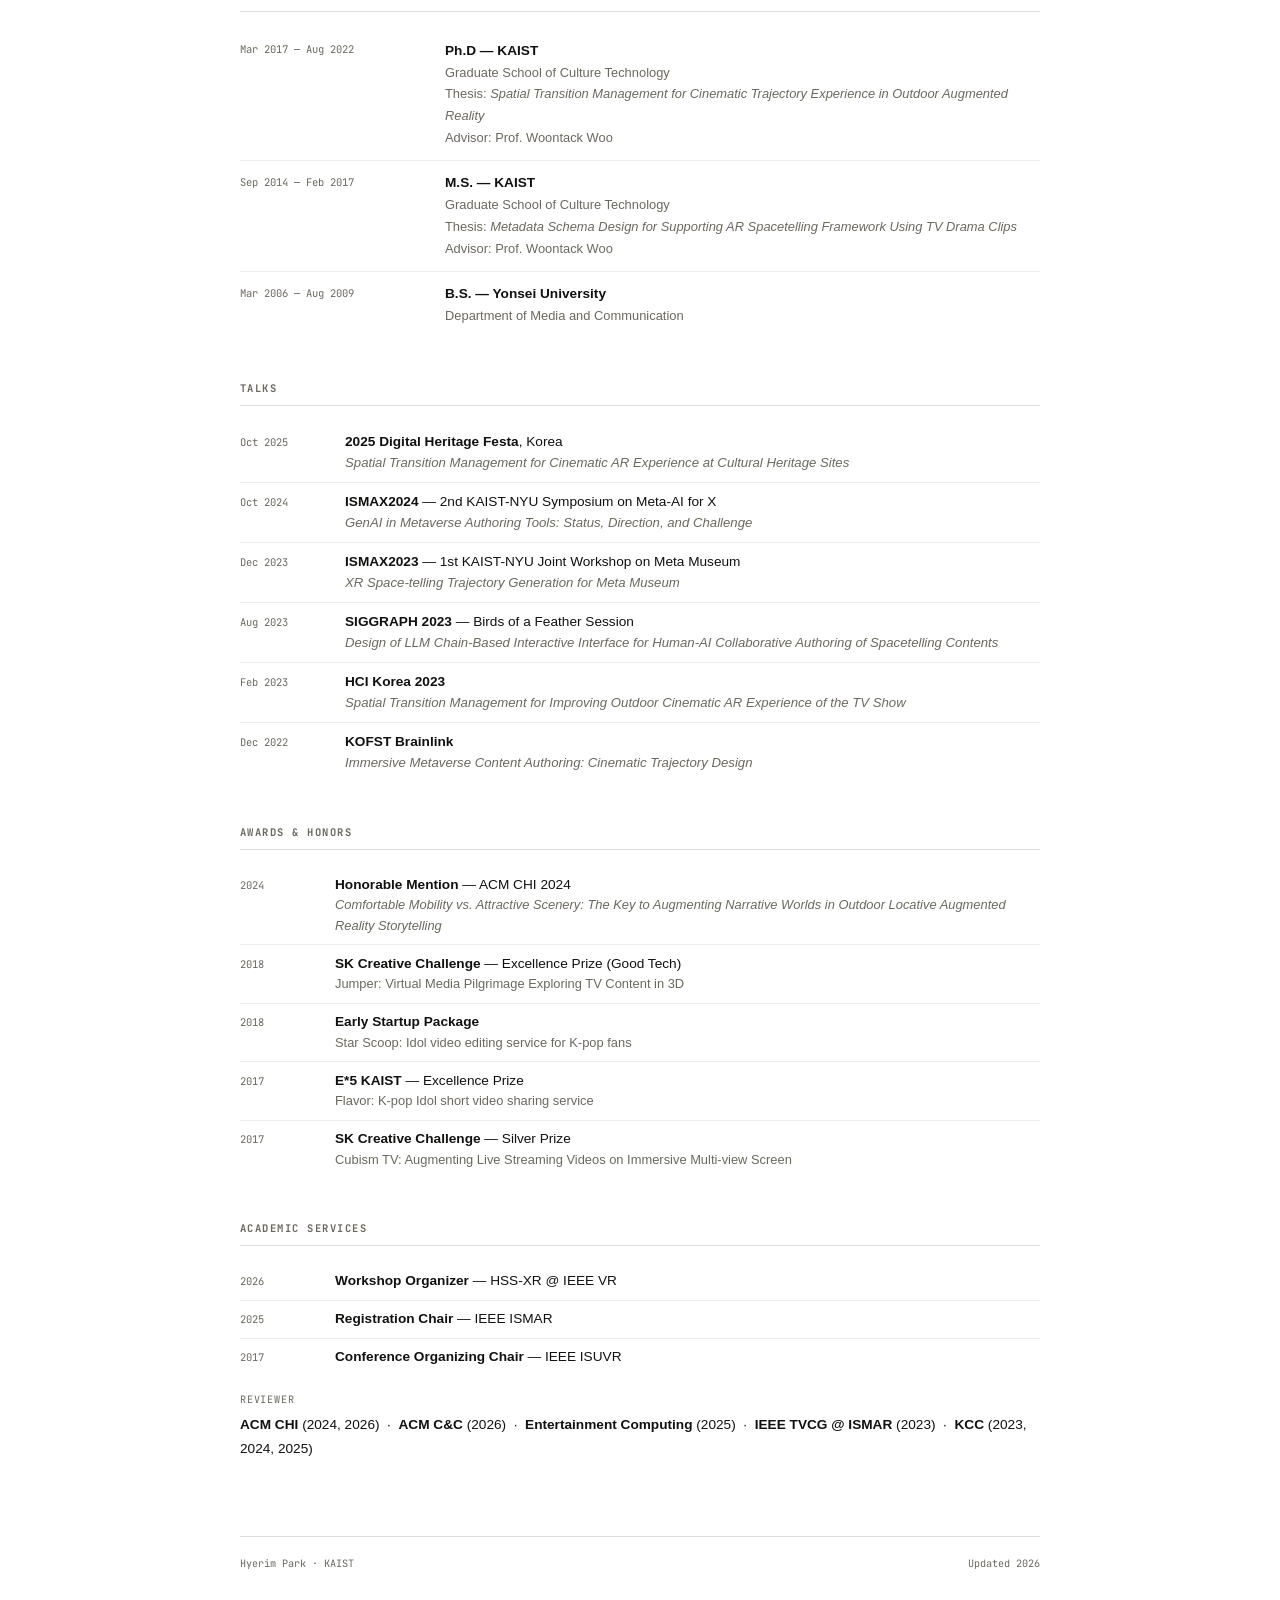
==== commit 41a0d9a1: "Update index.html" ====
--- a/index.html
+++ b/index.html
@@ -129,7 +129,7 @@
 </p>
 
 <p style="margin-bottom:0.9rem;">
-I believe that in future environments where humans and AI share the same physical space and interact closely, understanding the user will become as important as understanding the surrounding environment. With this vision in mind, my long-term goal is to develop a Human Model that enables interpretable reasoning about users’ states and behaviors and proactively anticipates their needs. Through this, I aim to build human-centered intelligent XR systems that provide the appropriate information and interactions at the right time and in the right form.
+I believe that in future environments where humans and AI share the same physical space and interact closely, understanding the user will become as important as understanding the surrounding environment. With this vision in mind, my long-term goal is to develop a Human Model that enables interpretable reasoning about users' states and behaviors and proactive anticipation of their needs. Through this, I aim to build human-centered intelligent XR systems that provide the appropriate information and interactions at the right time and in the right form.
 </p>
 
 
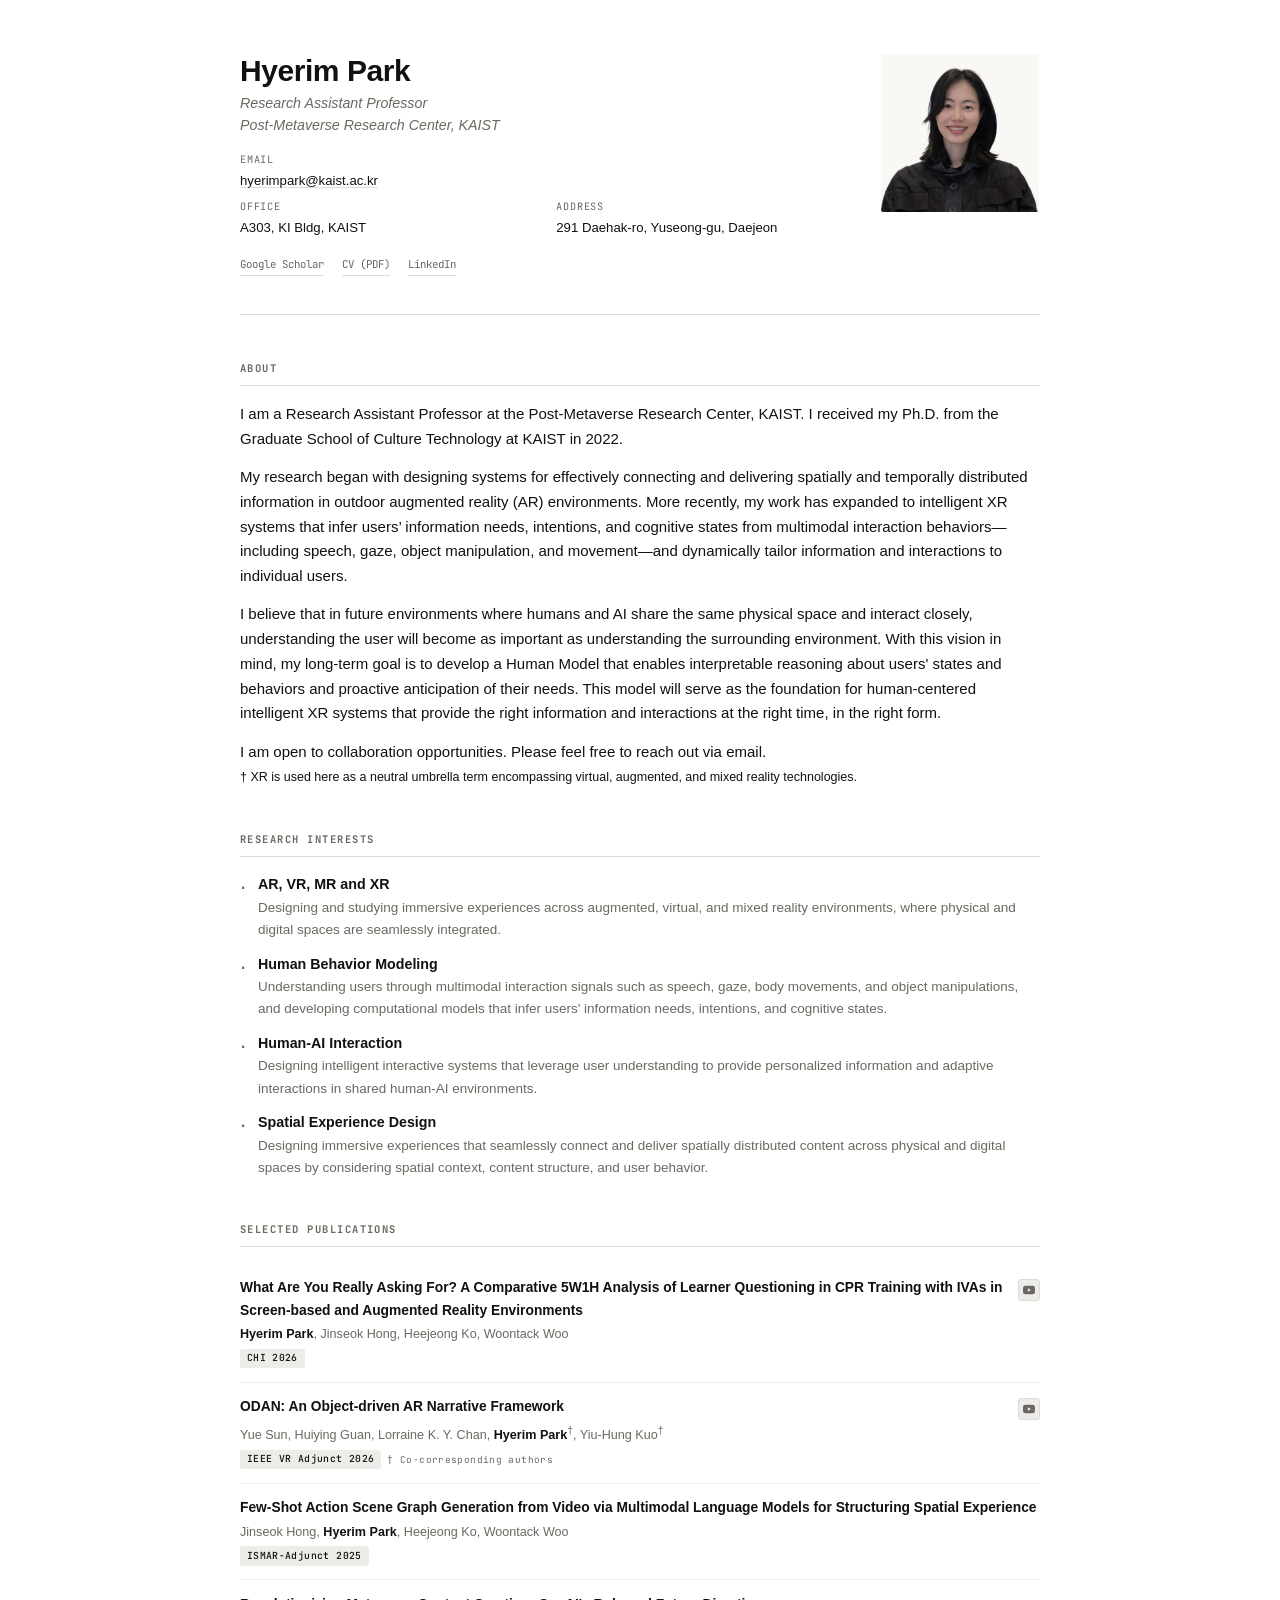
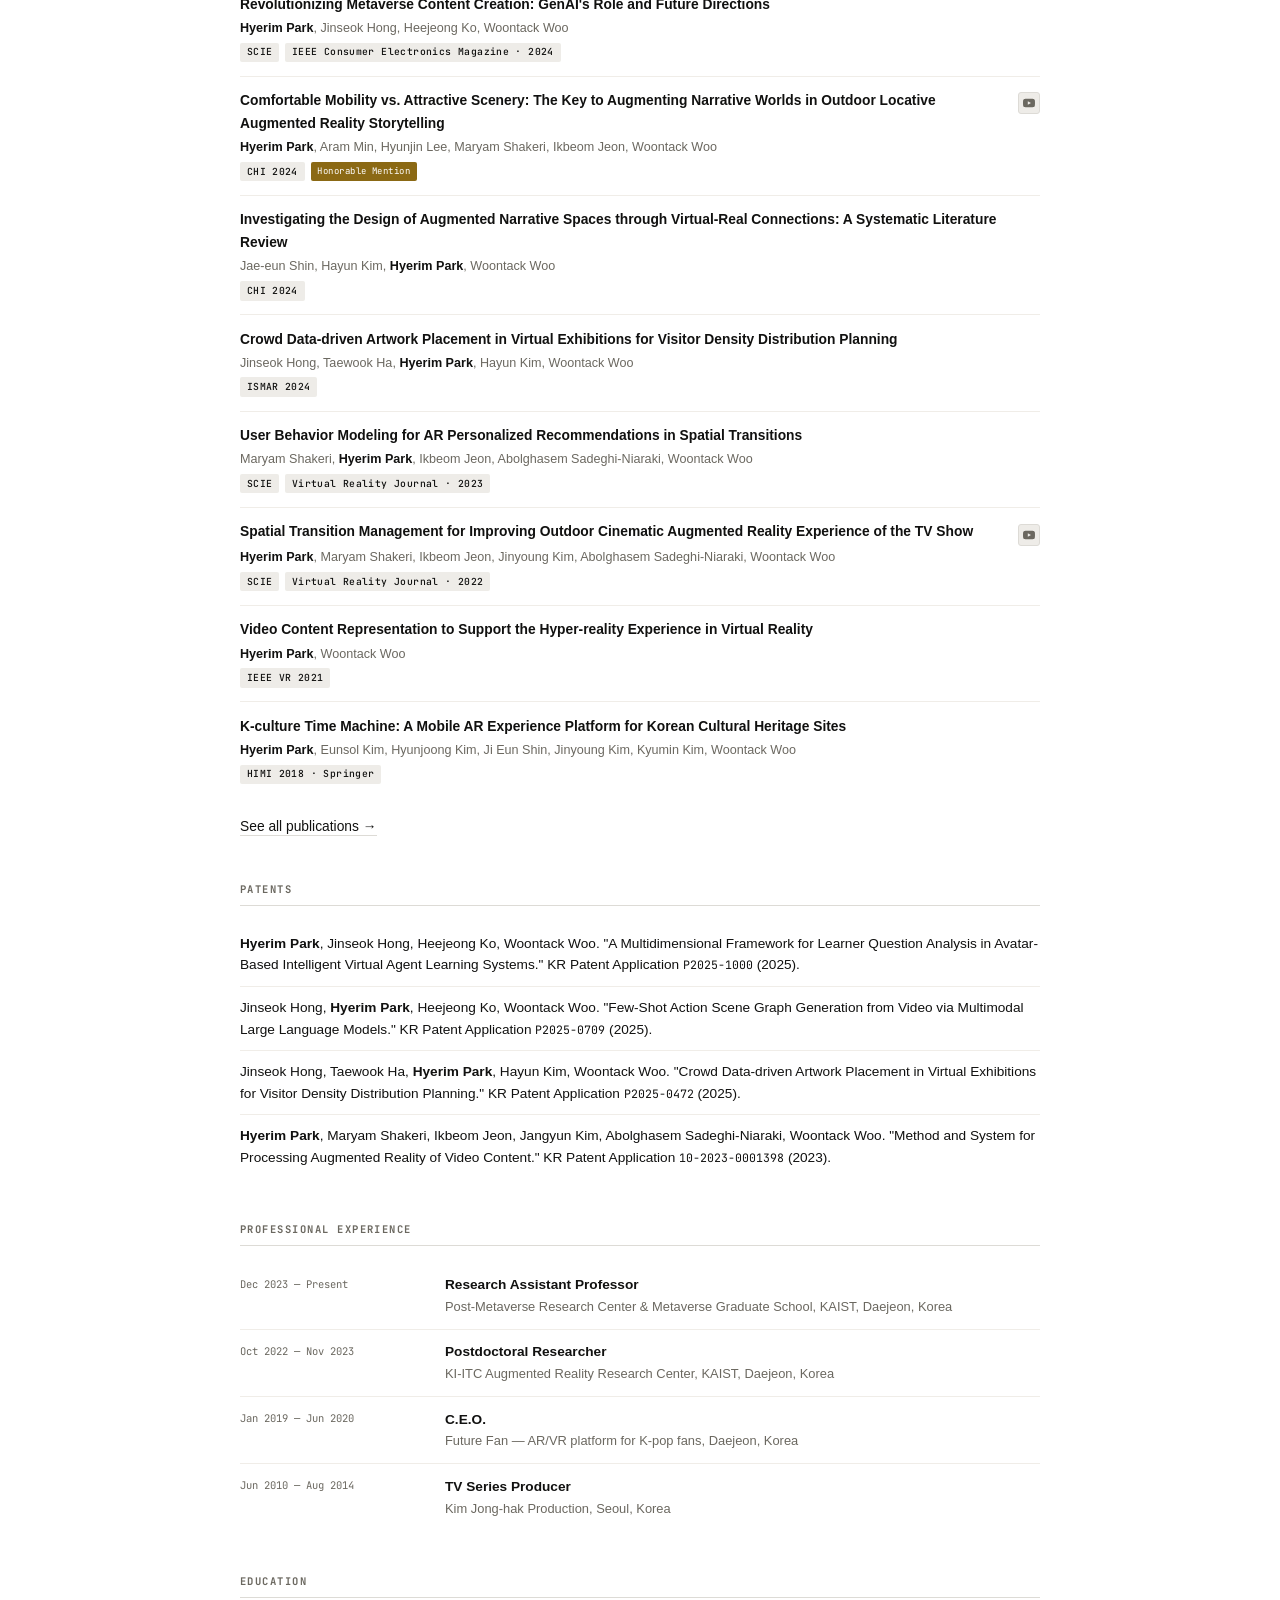
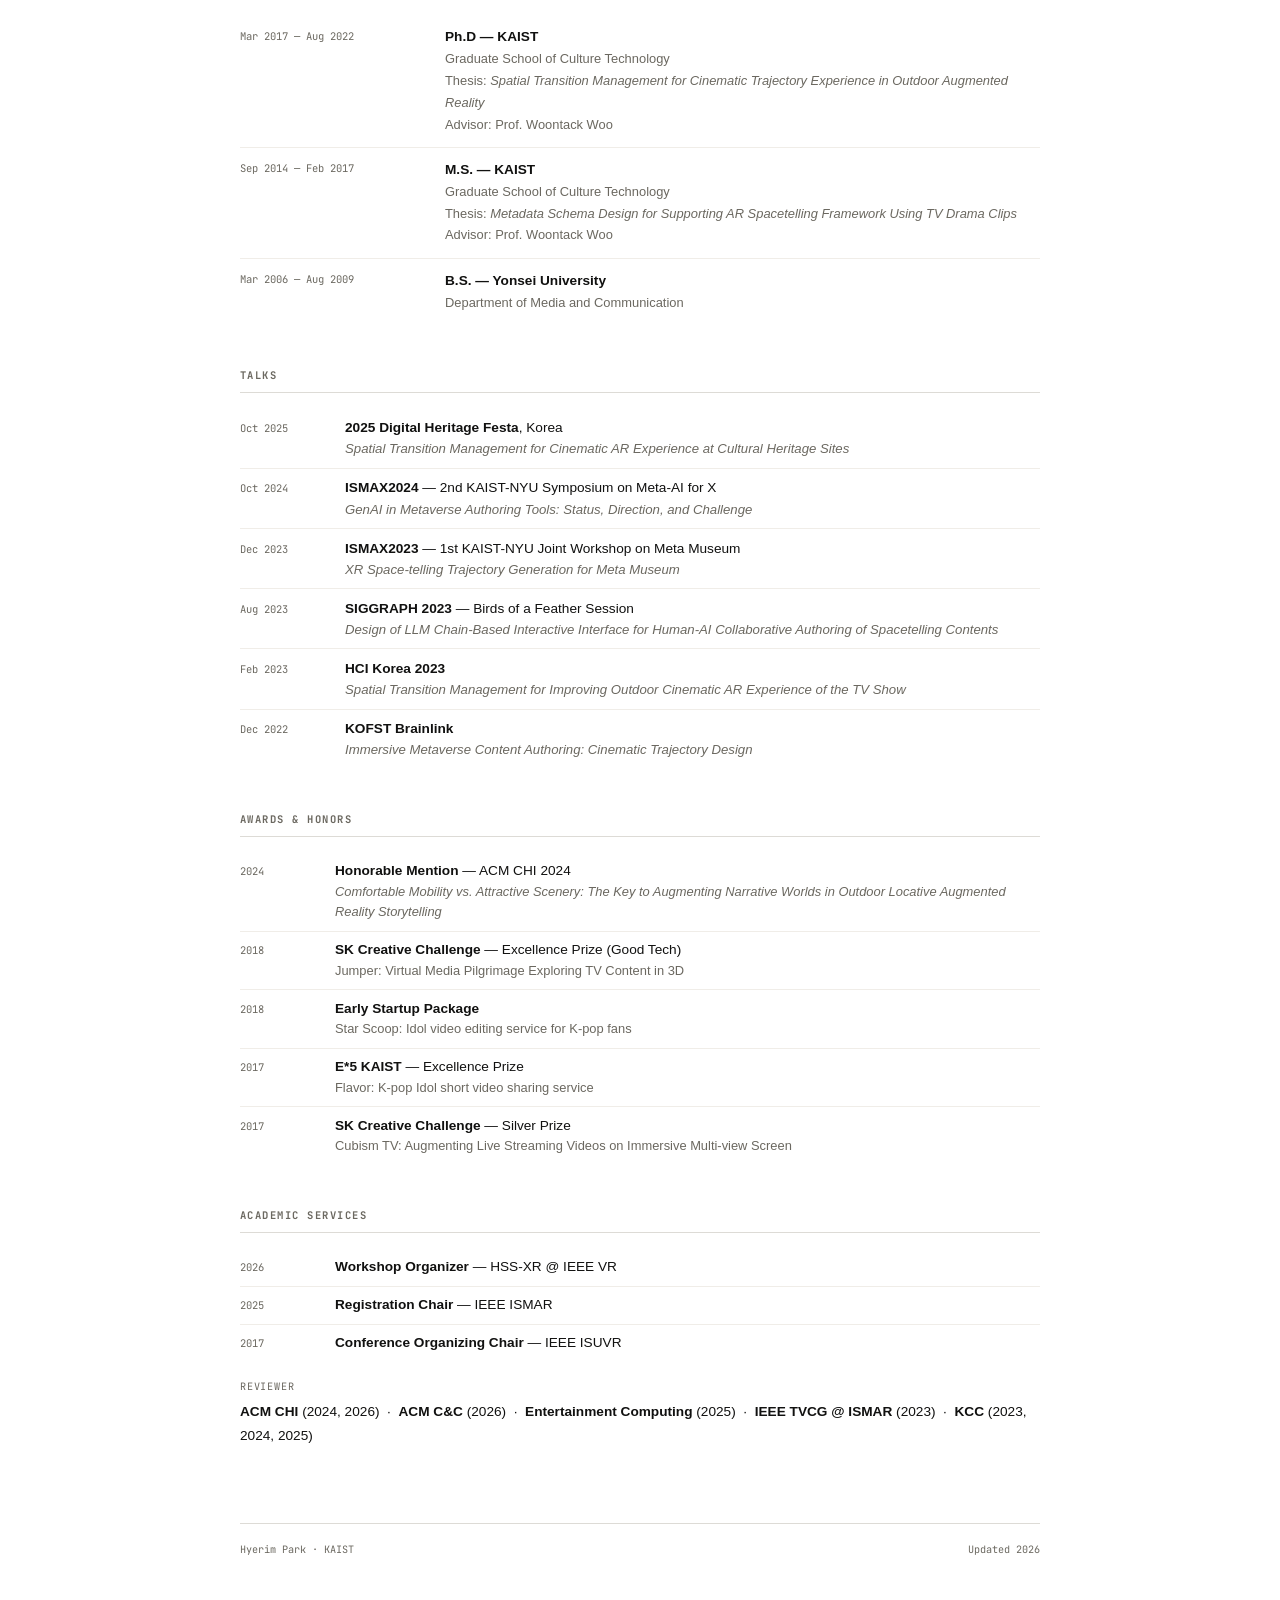
==== commit 075a206c: "Update index.html" ====
--- a/index.html
+++ b/index.html
@@ -129,7 +129,7 @@
 </p>
 
 <p style="margin-bottom:0.9rem;">
-I believe that in future environments where humans and AI share the same physical space and interact closely, understanding the user will become as important as understanding the surrounding environment. With this vision in mind, my long-term goal is to develop a Human Model that enables interpretable reasoning about users' states and behaviors and proactive anticipation of their needs. Through this, I aim to build human-centered intelligent XR systems that provide the appropriate information and interactions at the right time and in the right form.
+I believe that in future environments where humans and AI share the same physical space and interact closely, understanding the user will become as important as understanding the surrounding environment. With this vision in mind, my long-term goal is to develop a Human Model that enables interpretable reasoning about users' states and behaviors and proactive anticipation of their needs. This model will serve as the foundation for human-centered intelligent XR systems that provide the right information and interactions at the right time, in the right form.
 </p>
 
 
@@ -137,13 +137,14 @@
 With this vision in mind, my long-term goal is to develop a Human Model that continuously understands people. Such a model would enable interpretable reasoning about the causes of users’ states and behaviors, as well as proactive anticipation of their needs. Through this, I aim to build human-centered intelligent XR systems that provide appropriate information and interactions at the right time and in the right form.
 </p> -->
 
+<p>
+I am open to collaboration opportunities. Please feel free to reach out via email.
+</p>
+
 <p style="margin-bottom:0.9rem;">
 <small>† XR is used here as a neutral umbrella term encompassing virtual, augmented, and mixed reality technologies.</small>
 </p>
 
-<p>
-I am open to collaboration opportunities. Please feel free to reach out via email.
-</p>
     
       <!-- <p style="margin-bottom:0.9rem;">I am a Research Assistant Professor at the Post-Metaverse Research Center, KAIST. I received my Ph.D. from the Graduate School of Culture Technology, KAIST (2022).</p>
       <p style="margin-bottom:0.9rem;"> My research lies at the intersection of Human-Computer Interaction, Human-AI Interaction, and Extended Reality (XR). I investigate how behavioral signals—such as spoken questions and spatial behaviors—can be used to understand users' information needs, intentions, and cognitive states. My recent work focuses on question behavior analysis with intelligent virtual agents and user modeling in immersive learning environments, which I am currently extending toward richer multimodal interaction signals. </p> 
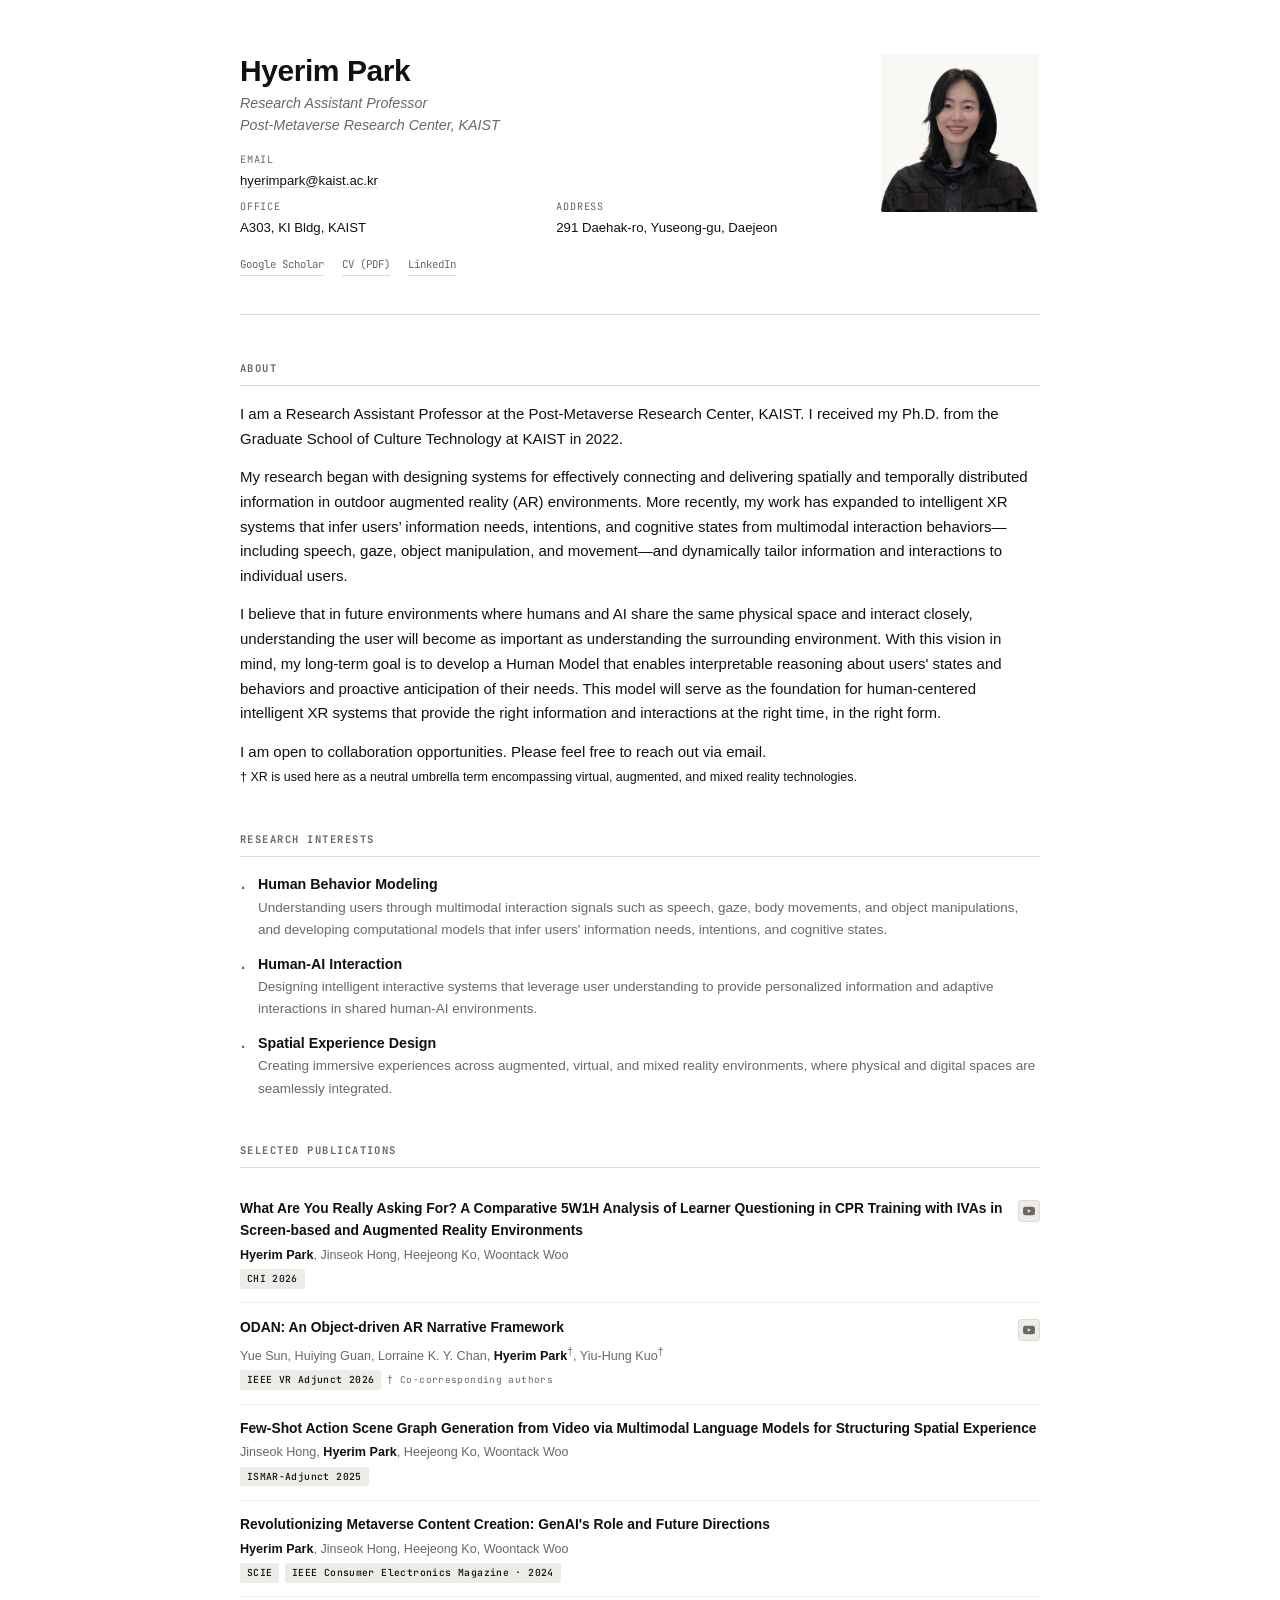
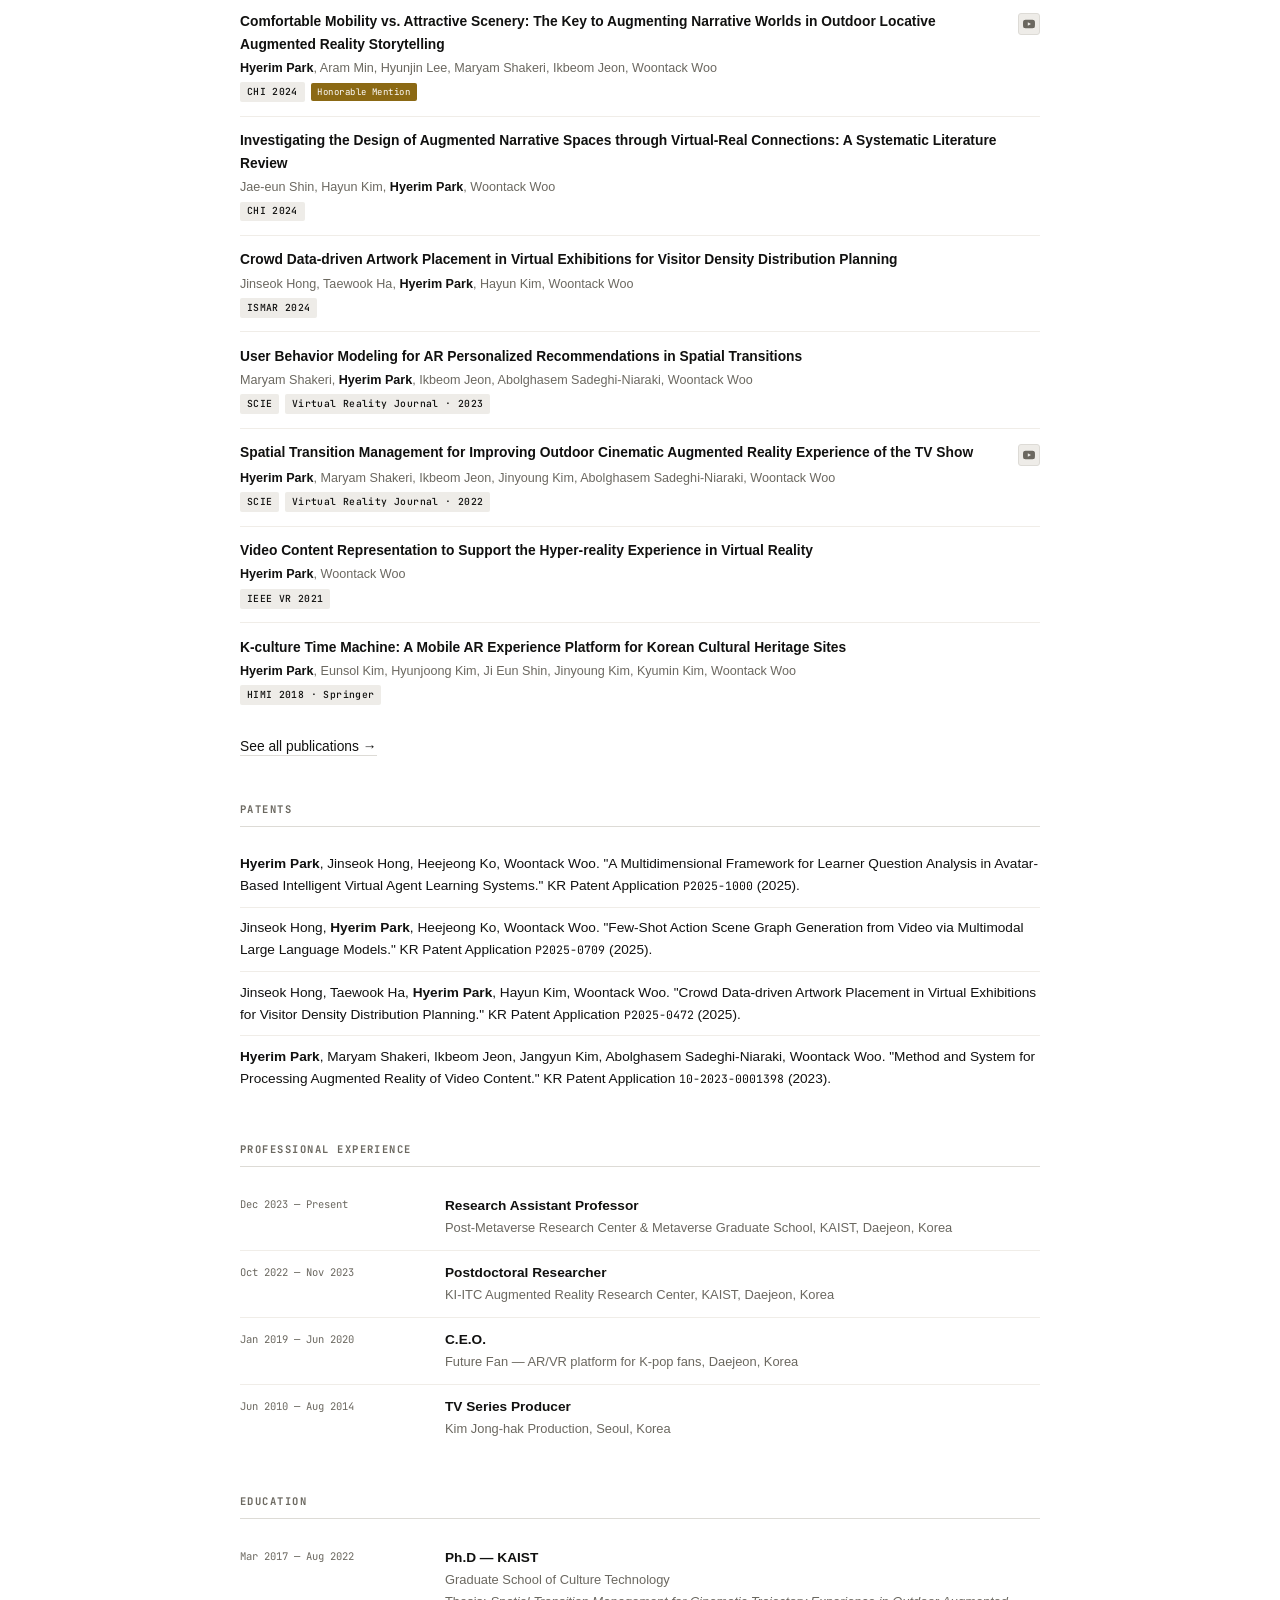
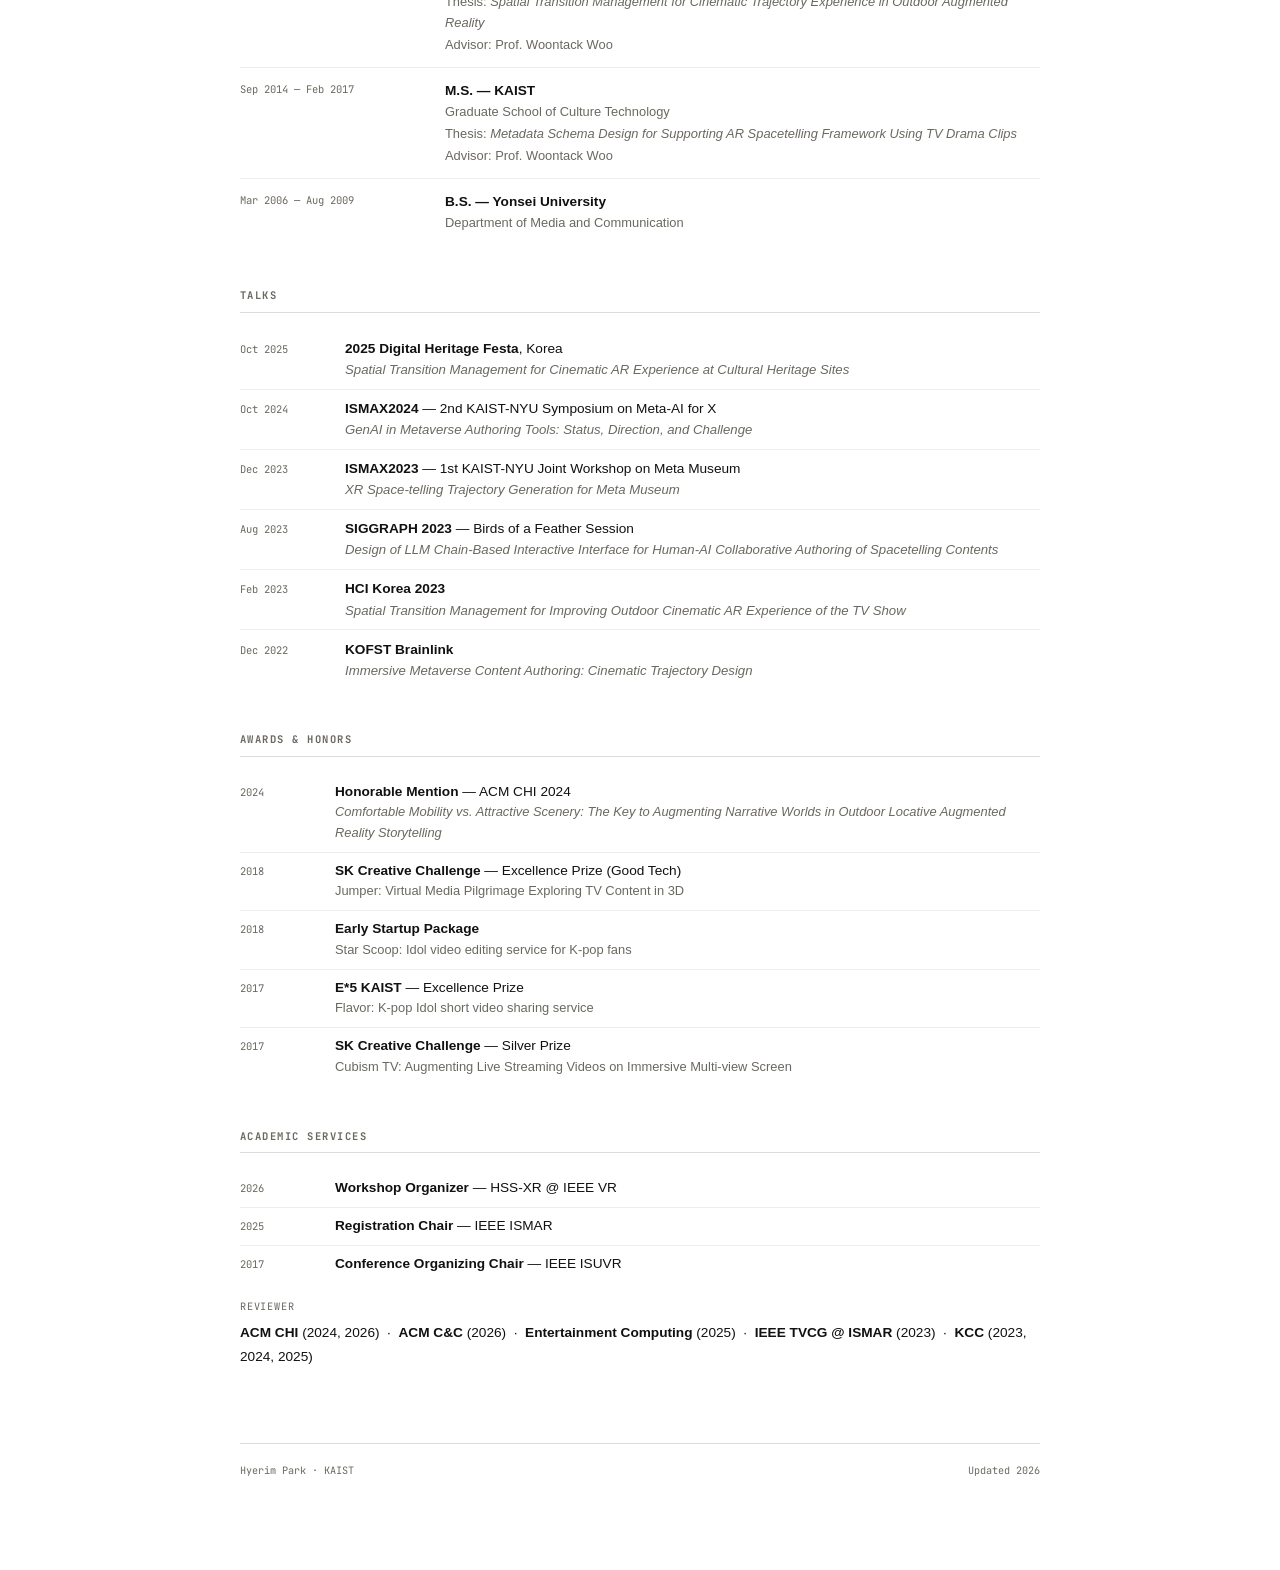
==== commit e3552e66: "Update index.html" ====
--- a/index.html
+++ b/index.html
@@ -172,12 +172,12 @@
     <h2>Research Interests</h2>
     <ul class="interest-list">
     
-<li>
+<!-- <li>
    <strong>AR, VR, MR and XR</strong>
   <span class="desc">
     Designing and studying immersive experiences across augmented, virtual, and mixed reality environments, where physical and digital spaces are seamlessly integrated.
   </span>
-</li>
+</li> -->
 <li>
   <strong>Human Behavior Modeling</strong>
   <span class="desc">
@@ -195,7 +195,7 @@
 <li>
   <strong>Spatial Experience Design</strong>
   <span class="desc">
-    Designing immersive experiences that seamlessly connect and deliver spatially distributed content across physical and digital spaces by considering spatial context, content structure, and user behavior.
+    Creating immersive experiences across augmented, virtual, and mixed reality environments, where physical and digital spaces are seamlessly integrated.
   </span>
 </li>
 
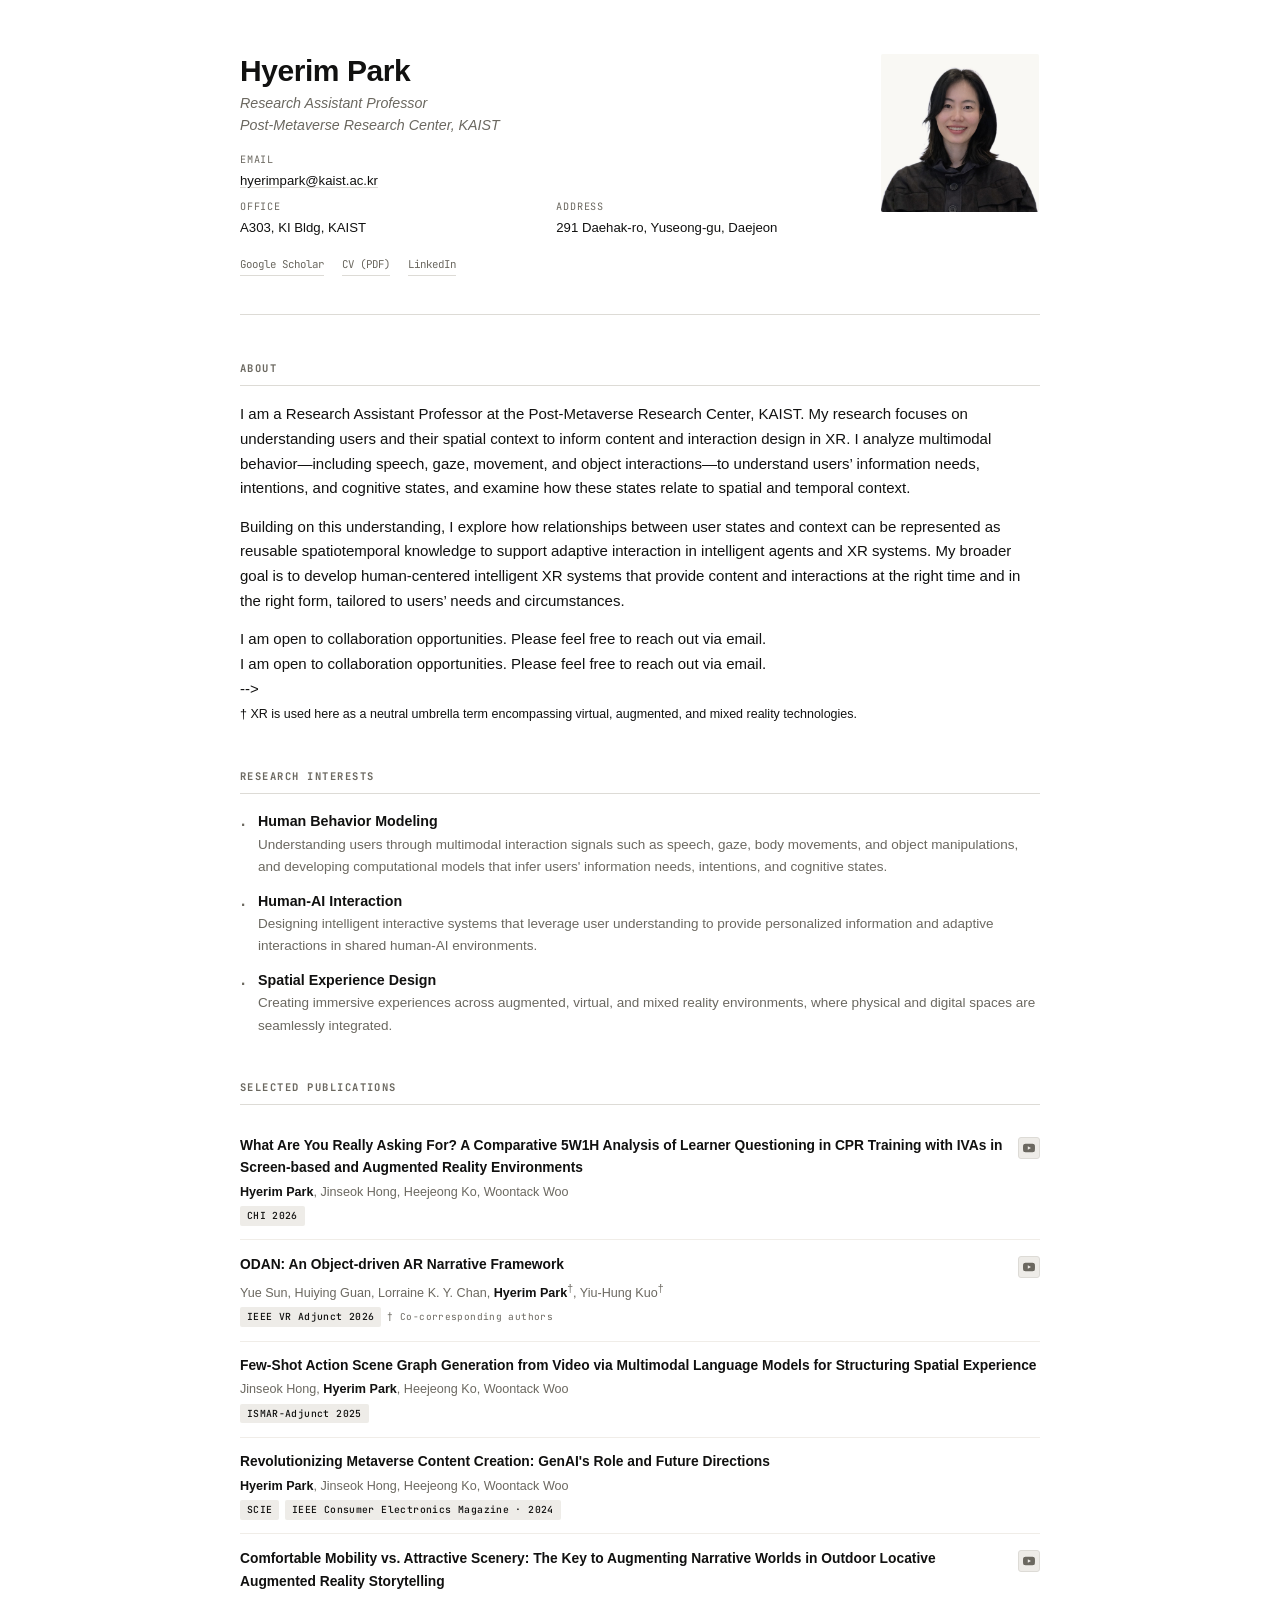
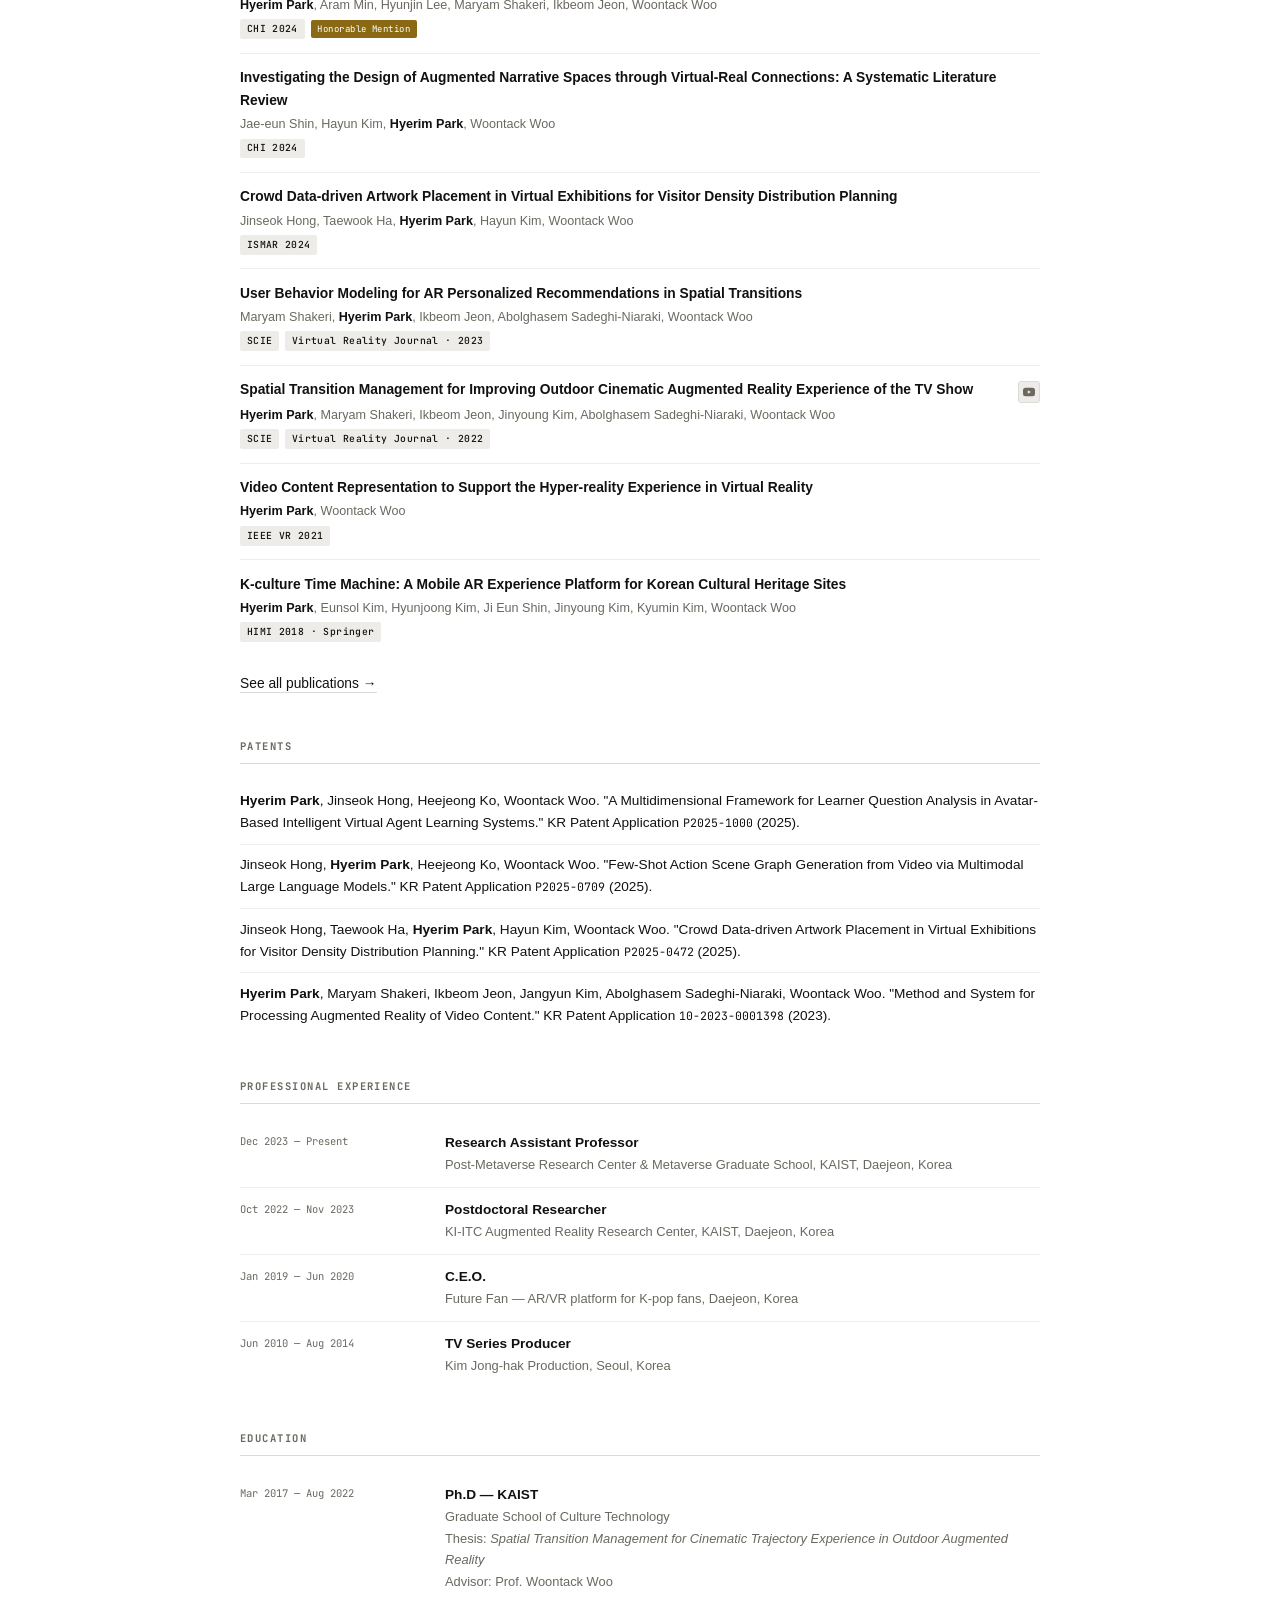
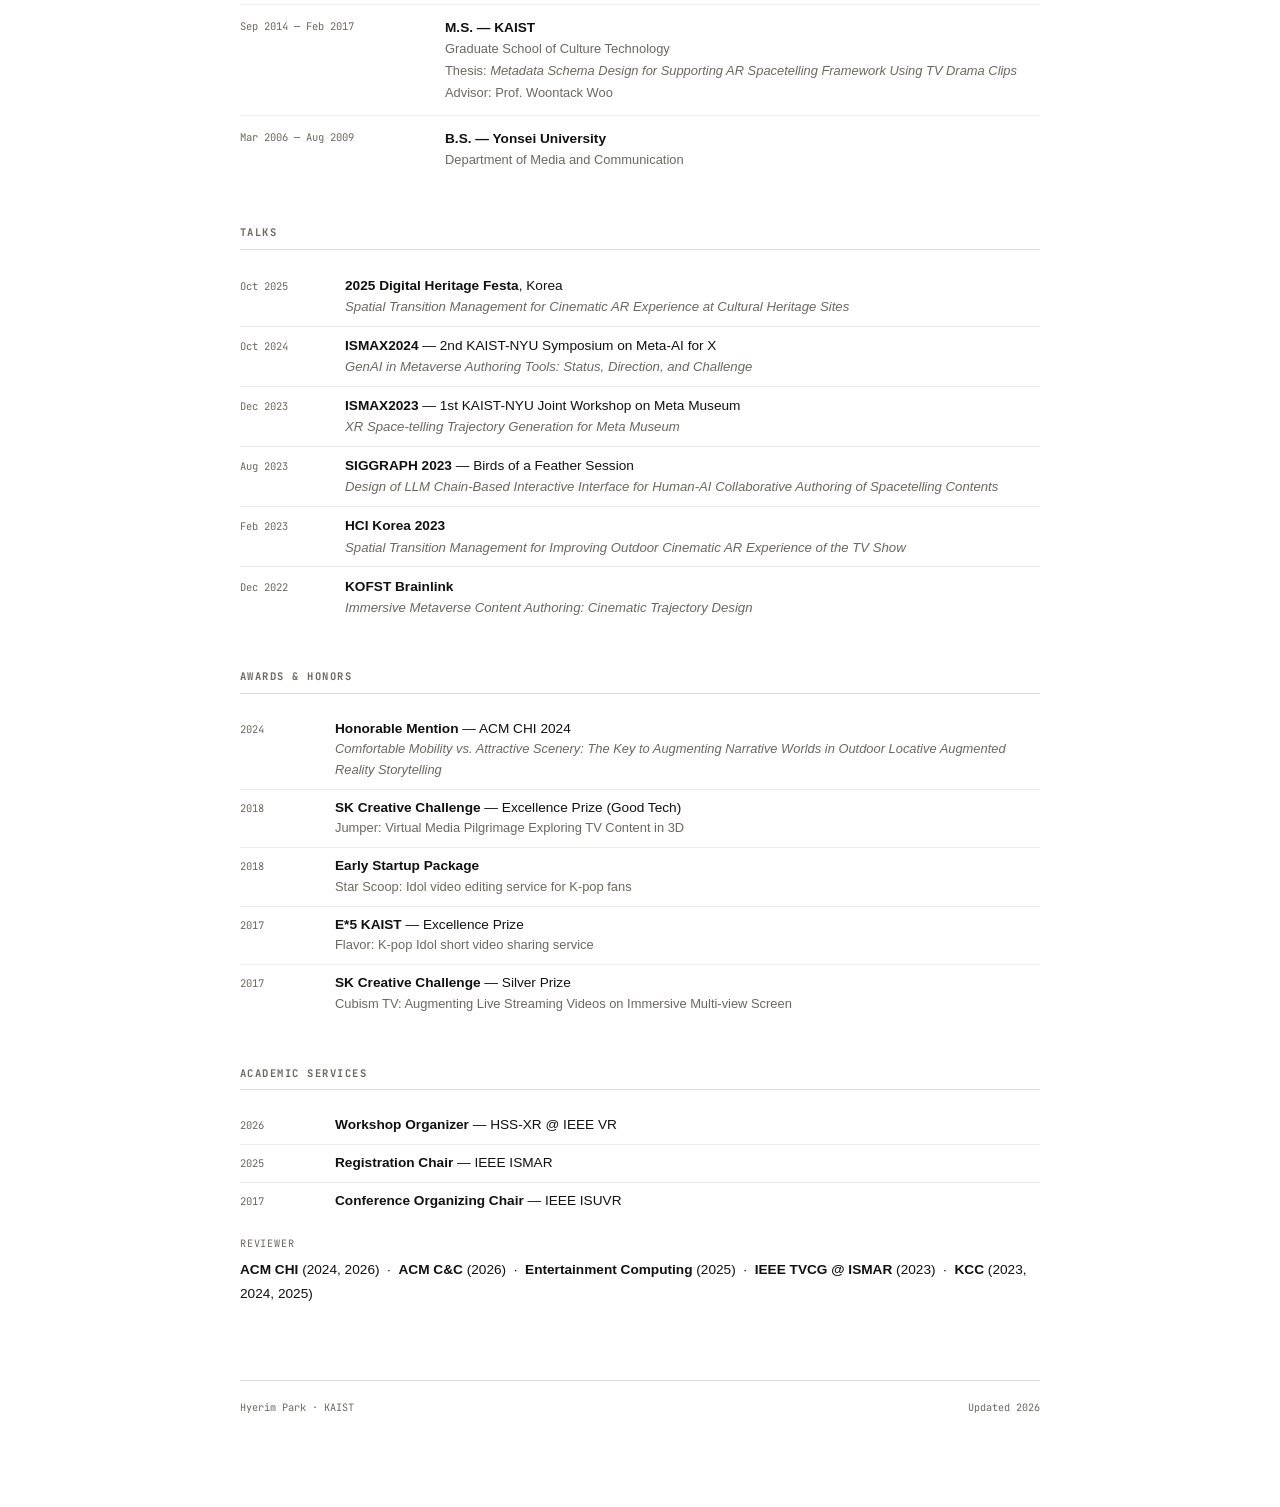
==== commit 2347859c: "Update index.html" ====
--- a/index.html
+++ b/index.html
@@ -120,6 +120,20 @@
     <h2>About</h2>
     
     <p style="font-size:0.95rem;line-height:1.8;color:var(--text);">
+
+      <p style="margin-bottom:0.9rem;">
+  I am a Research Assistant Professor at the Post-Metaverse Research Center, KAIST. My research focuses on understanding users and their spatial context to inform content and interaction design in XR. I analyze multimodal behavior—including speech, gaze, movement, and object interactions—to understand users’ information needs, intentions, and cognitive states, and examine how these states relate to spatial and temporal context.
+</p>
+
+<p style="margin-bottom:0.9rem;">
+  Building on this understanding, I explore how relationships between user states and context can be represented as reusable spatiotemporal knowledge to support adaptive interaction in intelligent agents and XR systems. My broader goal is to develop human-centered intelligent XR systems that provide content and interactions at the right time and in the right form, tailored to users’ needs and circumstances.
+</p>
+
+<p>
+  I am open to collaboration opportunities. Please feel free to reach out via email.
+</p>
+
+    <!-- 
 <p style="margin-bottom:0.9rem;">
 I am a Research Assistant Professor at the Post-Metaverse Research Center, KAIST. I received my Ph.D. from the Graduate School of Culture Technology at KAIST in 2022.
 </p>
@@ -139,7 +153,7 @@
 
 <p>
 I am open to collaboration opportunities. Please feel free to reach out via email.
-</p>
+</p> -->
 
 <p style="margin-bottom:0.9rem;">
 <small>† XR is used here as a neutral umbrella term encompassing virtual, augmented, and mixed reality technologies.</small>
@@ -161,9 +175,21 @@
   <p>I am open to collaboration opportunities, so please feel free to reach out via email.</p> -->
 
     <!-- 
-      <p style="margin-bottom:0.9rem;">I am a Research Assistant Professor at the Post-Metaverse Research Center, KAIST. I received my Ph.D. from the Graduate School of Culture Technology, KAIST (2022).</p>
-      <p style="margin-bottom:0.9rem;">My research bridges screen-based media and immersive XR environments — exploring how existing stories and characters can be transformed into spatial, interactive experiences through advanced AI and user-centric design. I am particularly interested in designing intelligent systems that personalize story experiences in space, and bring media characters to life as interactive embodied AI agents in the real world.</p>
-      <p>I am open to collaboration opportunities. Please feel free to reach out via email.</p> -->
+     <p style="margin-bottom:0.9rem;">
+  I am a Research Assistant Professor at the Post-Metaverse Research Center, KAIST. My research focuses on understanding users and their spatial context to inform content and interaction design in XR, with an emphasis on user modeling through multimodal behavior and adaptive interaction with intelligent agents.
+</p>
+
+<p style="margin-bottom:0.9rem;">
+  I investigate how speech, gaze, movement, and object interactions reveal users’ information needs, intentions, and cognitive states, and how spatial and temporal conditions shape these behaviors and experiences. I also explore how relationships between user behavior and context can be represented as structured spatiotemporal knowledge to support user understanding and adaptation in intelligent virtual agents and XR systems.
+</p>
+
+<p style="margin-bottom:0.9rem;">
+  My broader goal is to develop human-centered intelligent XR systems that anticipate users’ needs and adapt the content, timing, and form of information and interactions to individual users, enabling personalized experiences in education, tourism, and industry.
+</p>
+
+<p>
+  I am open to collaboration opportunities. Please feel free to reach out via email.
+</p> -->
     </p>
   </section>
 
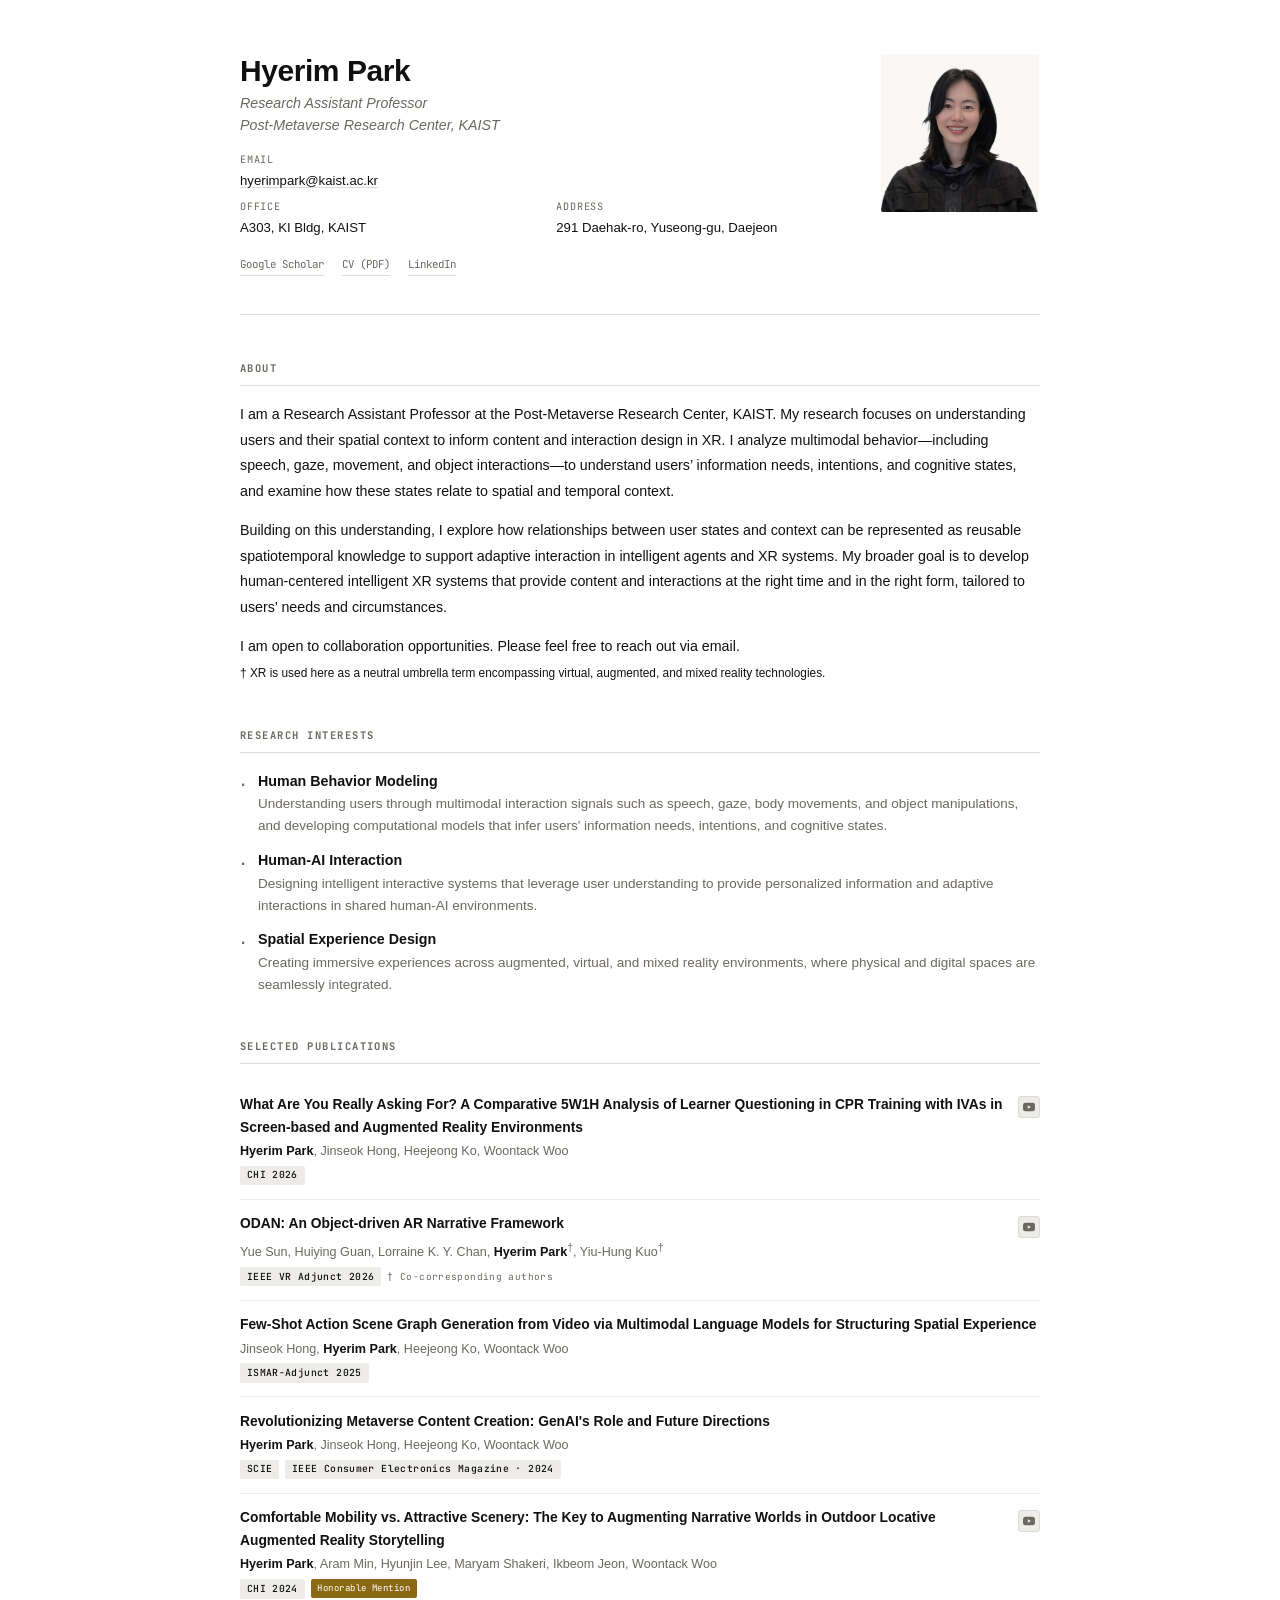
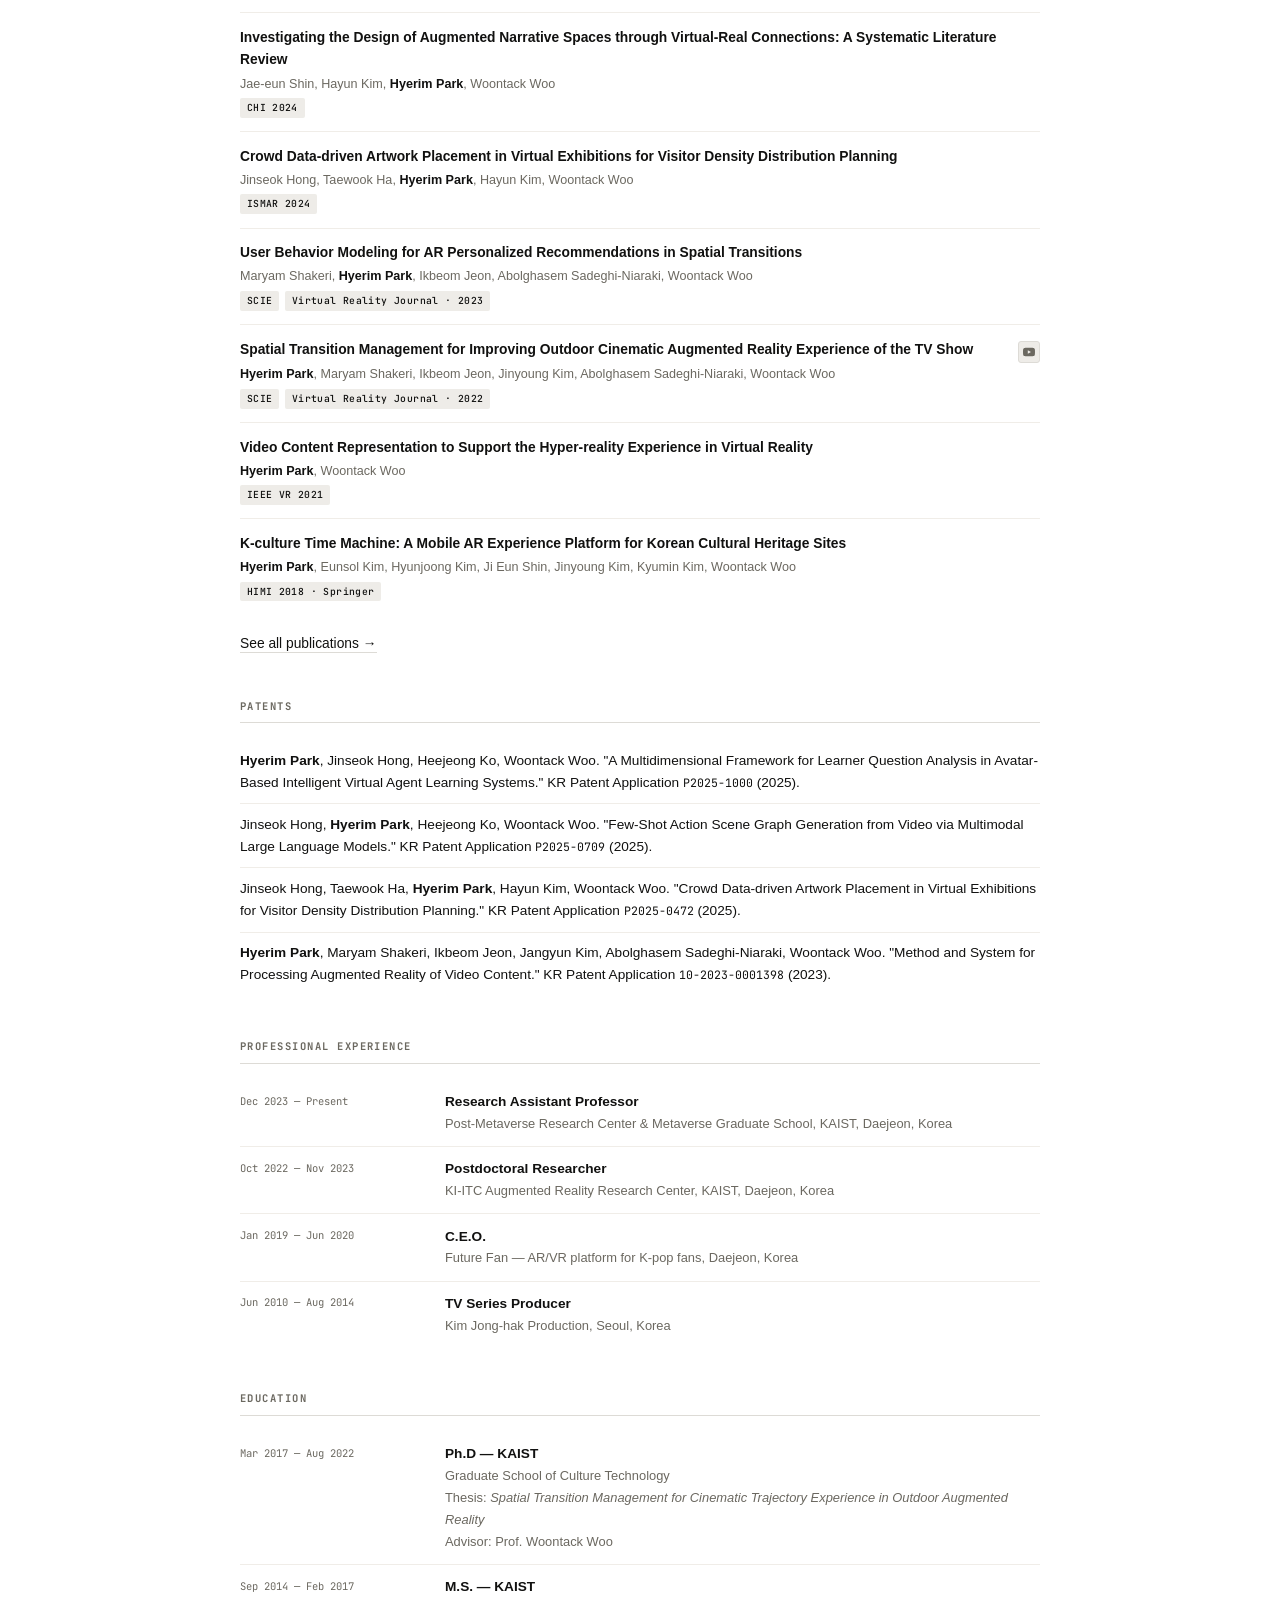
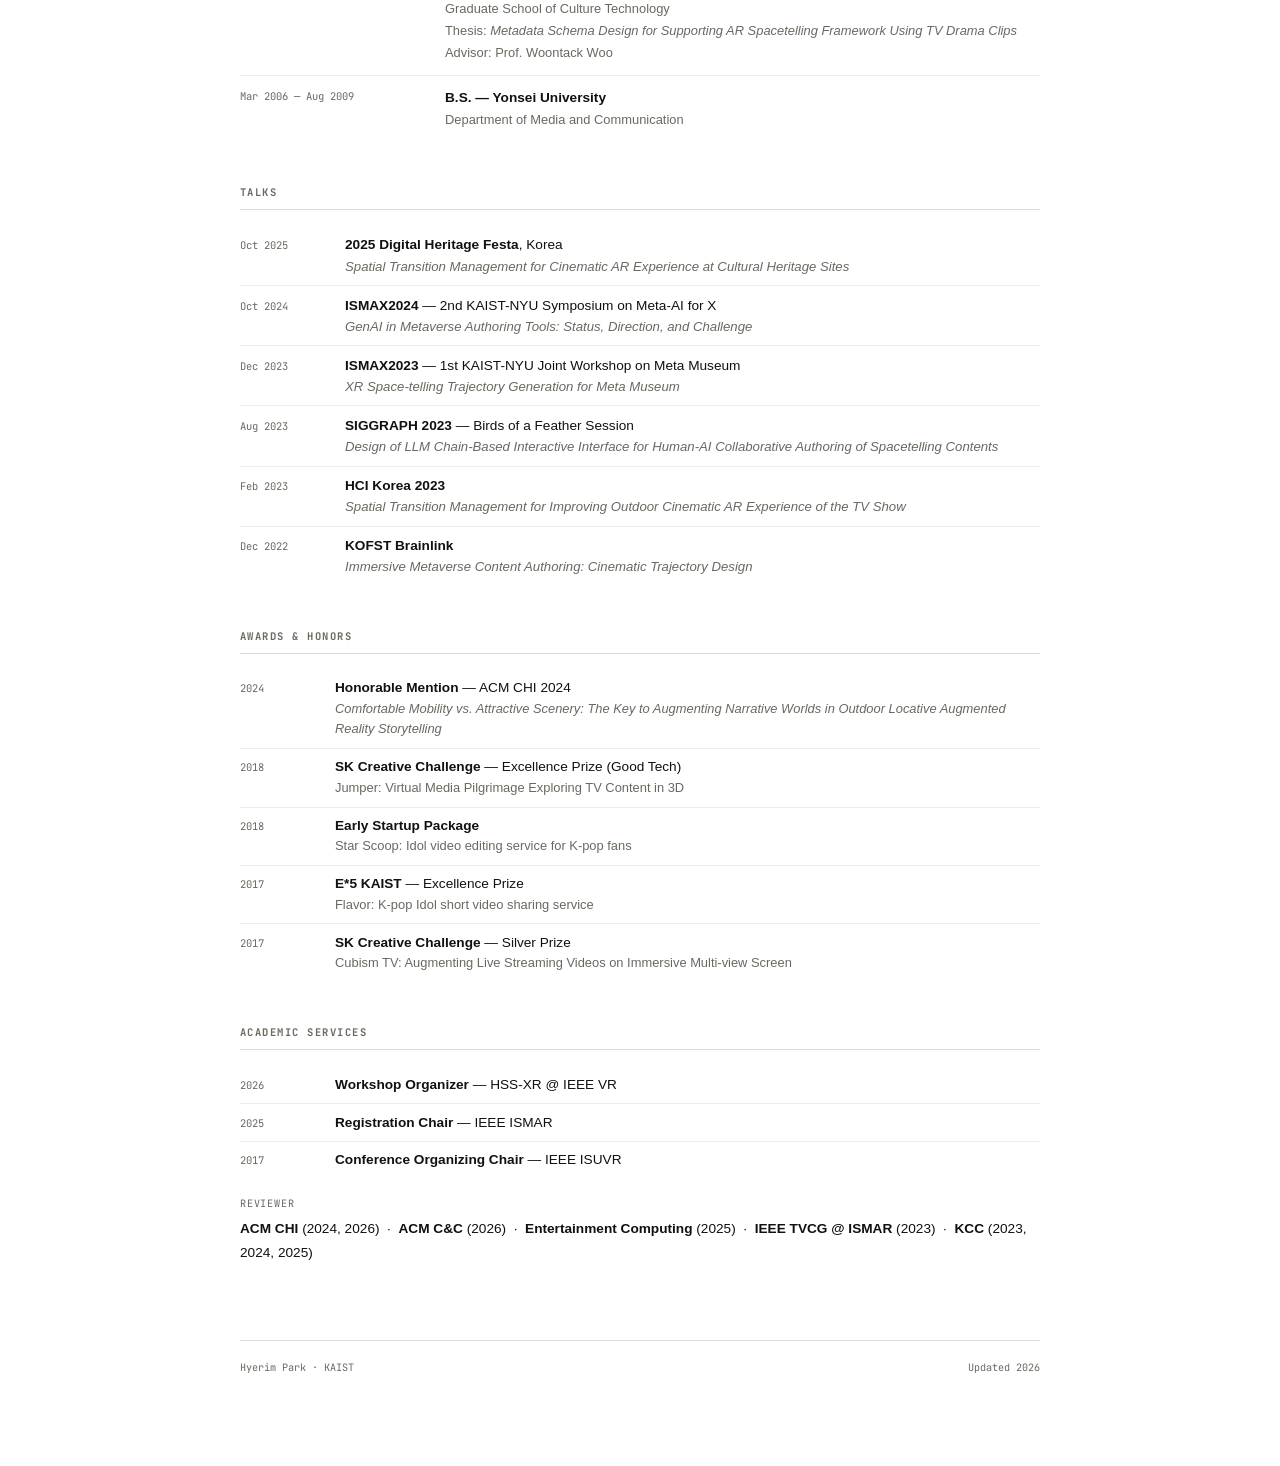
==== commit 12067342: "Update index.html" ====
--- a/index.html
+++ b/index.html
@@ -115,83 +115,28 @@
     </div>
   </header>
 
-  <!-- ABOUT -->
-  <section>
-    <h2>About</h2>
-    
-    <p style="font-size:0.95rem;line-height:1.8;color:var(--text);">
-
-      <p style="margin-bottom:0.9rem;">
-  I am a Research Assistant Professor at the Post-Metaverse Research Center, KAIST. My research focuses on understanding users and their spatial context to inform content and interaction design in XR. I analyze multimodal behavior—including speech, gaze, movement, and object interactions—to understand users’ information needs, intentions, and cognitive states, and examine how these states relate to spatial and temporal context.
-</p>
-
-<p style="margin-bottom:0.9rem;">
-  Building on this understanding, I explore how relationships between user states and context can be represented as reusable spatiotemporal knowledge to support adaptive interaction in intelligent agents and XR systems. My broader goal is to develop human-centered intelligent XR systems that provide content and interactions at the right time and in the right form, tailored to users’ needs and circumstances.
-</p>
-
-<p>
-  I am open to collaboration opportunities. Please feel free to reach out via email.
-</p>
-
-    <!-- 
-<p style="margin-bottom:0.9rem;">
-I am a Research Assistant Professor at the Post-Metaverse Research Center, KAIST. I received my Ph.D. from the Graduate School of Culture Technology at KAIST in 2022.
-</p>
-
-<p style="margin-bottom:0.9rem;">
-My research began with designing systems for effectively connecting and delivering spatially and temporally distributed information in outdoor augmented reality (AR) environments. More recently, my work has expanded to intelligent XR systems that infer users’ information needs, intentions, and cognitive states from multimodal interaction behaviors—including speech, gaze, object manipulation, and movement—and dynamically tailor information and interactions to individual users.
-</p>
-
-<p style="margin-bottom:0.9rem;">
-I believe that in future environments where humans and AI share the same physical space and interact closely, understanding the user will become as important as understanding the surrounding environment. With this vision in mind, my long-term goal is to develop a Human Model that enables interpretable reasoning about users' states and behaviors and proactive anticipation of their needs. This model will serve as the foundation for human-centered intelligent XR systems that provide the right information and interactions at the right time, in the right form.
-</p>
-
-
-<!-- <p style="margin-bottom:0.9rem;">
-With this vision in mind, my long-term goal is to develop a Human Model that continuously understands people. Such a model would enable interpretable reasoning about the causes of users’ states and behaviors, as well as proactive anticipation of their needs. Through this, I aim to build human-centered intelligent XR systems that provide appropriate information and interactions at the right time and in the right form.
-</p> -->
-
-<p>
-I am open to collaboration opportunities. Please feel free to reach out via email.
-</p> -->
-
-<p style="margin-bottom:0.9rem;">
-<small>† XR is used here as a neutral umbrella term encompassing virtual, augmented, and mixed reality technologies.</small>
-</p>
-
-    
-      <!-- <p style="margin-bottom:0.9rem;">I am a Research Assistant Professor at the Post-Metaverse Research Center, KAIST. I received my Ph.D. from the Graduate School of Culture Technology, KAIST (2022).</p>
-      <p style="margin-bottom:0.9rem;"> My research lies at the intersection of Human-Computer Interaction, Human-AI Interaction, and Extended Reality (XR). I investigate how behavioral signals—such as spoken questions and spatial behaviors—can be used to understand users' information needs, intentions, and cognitive states. My recent work focuses on question behavior analysis with intelligent virtual agents and user modeling in immersive learning environments, which I am currently extending toward richer multimodal interaction signals. </p> 
-      <p style="margin-bottom:0.9rem;"> Ultimately, I envision human-centered XR systems that deliver personalized content and interactions tailored to each user's context across education, entertainment, and training. </p>
-      <p> I am always open to collaboration opportunities, so please feel free to reach out via email. </p>
-         -->
-      
-    <!-- <p style="margin-bottom:0.9rem;">I am a Research Assistant Professor at the Post-Metaverse Research Center, KAIST, where I received my Ph.D. from the Graduate School of Culture Technology (2022).</p>
-
-  <p style="margin-bottom:0.9rem;">My research lies at the intersection of Human-Computer Interaction, Human-AI Interaction, and Extended Reality (XR), focusing on how behavioral signals such as spoken questions and spatial behaviors can be used to infer users' intentions, cognitive states, and information needs. I am currently extending this work toward incorporating richer multimodal interaction signals to better understand users in immersive environments.</p>
-
-  <p style="margin-bottom:0.9rem;">Building on this line of research, I am interested in developing human-centered intelligent systems that adapt to individual users and task contexts. My long-term research interests include multimodal user understanding, adaptive Human-AI interaction, and collaborative decision support in immersive XR environments.</p>
-
-  <p>I am open to collaboration opportunities, so please feel free to reach out via email.</p> -->
-
-    <!-- 
-     <p style="margin-bottom:0.9rem;">
-  I am a Research Assistant Professor at the Post-Metaverse Research Center, KAIST. My research focuses on understanding users and their spatial context to inform content and interaction design in XR, with an emphasis on user modeling through multimodal behavior and adaptive interaction with intelligent agents.
-</p>
-
-<p style="margin-bottom:0.9rem;">
-  I investigate how speech, gaze, movement, and object interactions reveal users’ information needs, intentions, and cognitive states, and how spatial and temporal conditions shape these behaviors and experiences. I also explore how relationships between user behavior and context can be represented as structured spatiotemporal knowledge to support user understanding and adaptation in intelligent virtual agents and XR systems.
-</p>
-
-<p style="margin-bottom:0.9rem;">
-  My broader goal is to develop human-centered intelligent XR systems that anticipate users’ needs and adapt the content, timing, and form of information and interactions to individual users, enabling personalized experiences in education, tourism, and industry.
-</p>
-
-<p>
-  I am open to collaboration opportunities. Please feel free to reach out via email.
-</p> -->
+ <!-- ABOUT -->
+<section>
+  <h2>About</h2>
+
+  <div style="font-size:0.95rem;line-height:1.8;color:var(--text);">
+    <p style="margin-bottom:0.9rem;">
+      I am a Research Assistant Professor at the Post-Metaverse Research Center, KAIST. My research focuses on understanding users and their spatial context to inform content and interaction design in XR. I analyze multimodal behavior—including speech, gaze, movement, and object interactions—to understand users’ information needs, intentions, and cognitive states, and examine how these states relate to spatial and temporal context.
     </p>
-  </section>
+
+    <p style="margin-bottom:0.9rem;">
+      Building on this understanding, I explore how relationships between user states and context can be represented as reusable spatiotemporal knowledge to support adaptive interaction in intelligent agents and XR systems. My broader goal is to develop human-centered intelligent XR systems that provide content and interactions at the right time and in the right form, tailored to users’ needs and circumstances.
+    </p>
+
+    <p>
+      I am open to collaboration opportunities. Please feel free to reach out via email.
+    </p>
+
+    <p style="margin-bottom:0.9rem;">
+      <small>† XR is used here as a neutral umbrella term encompassing virtual, augmented, and mixed reality technologies.</small>
+    </p>
+  </div>
+</section>
 
   <!-- RESEARCH INTERESTS -->
   <section>
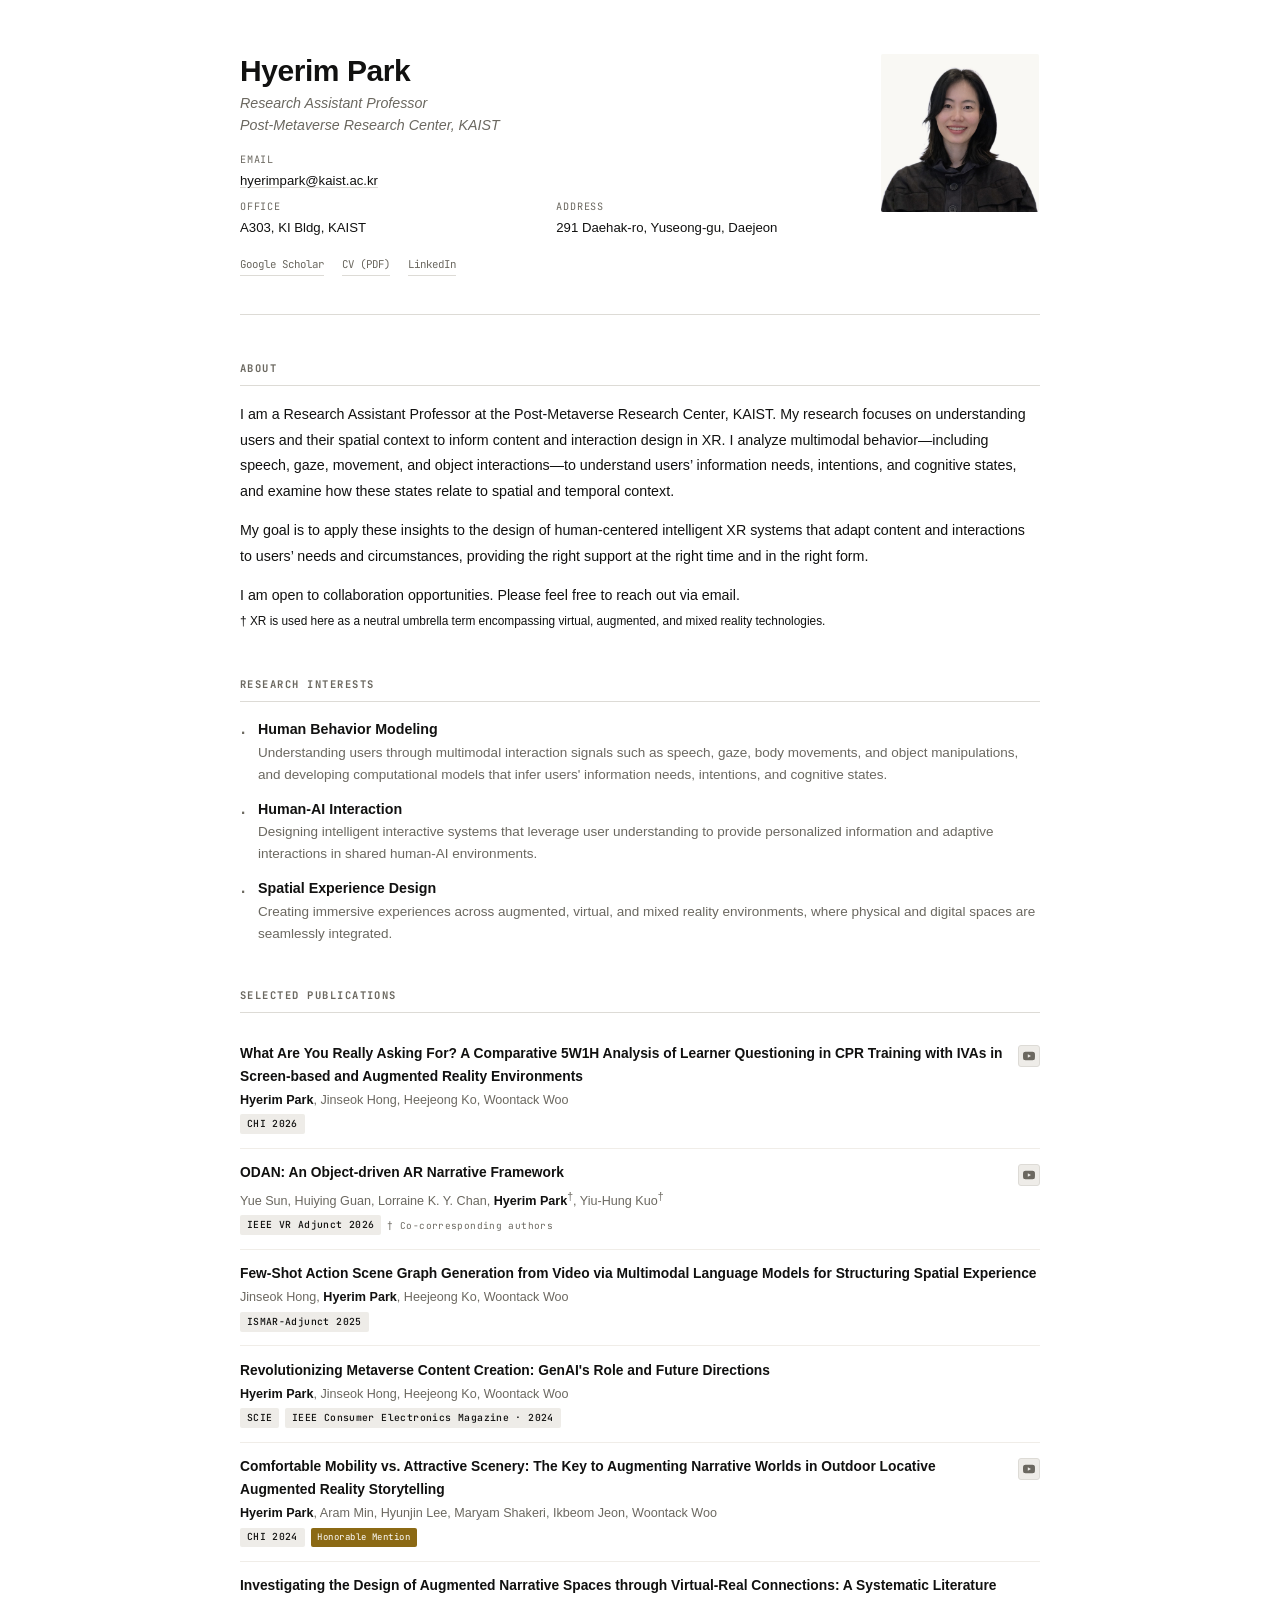
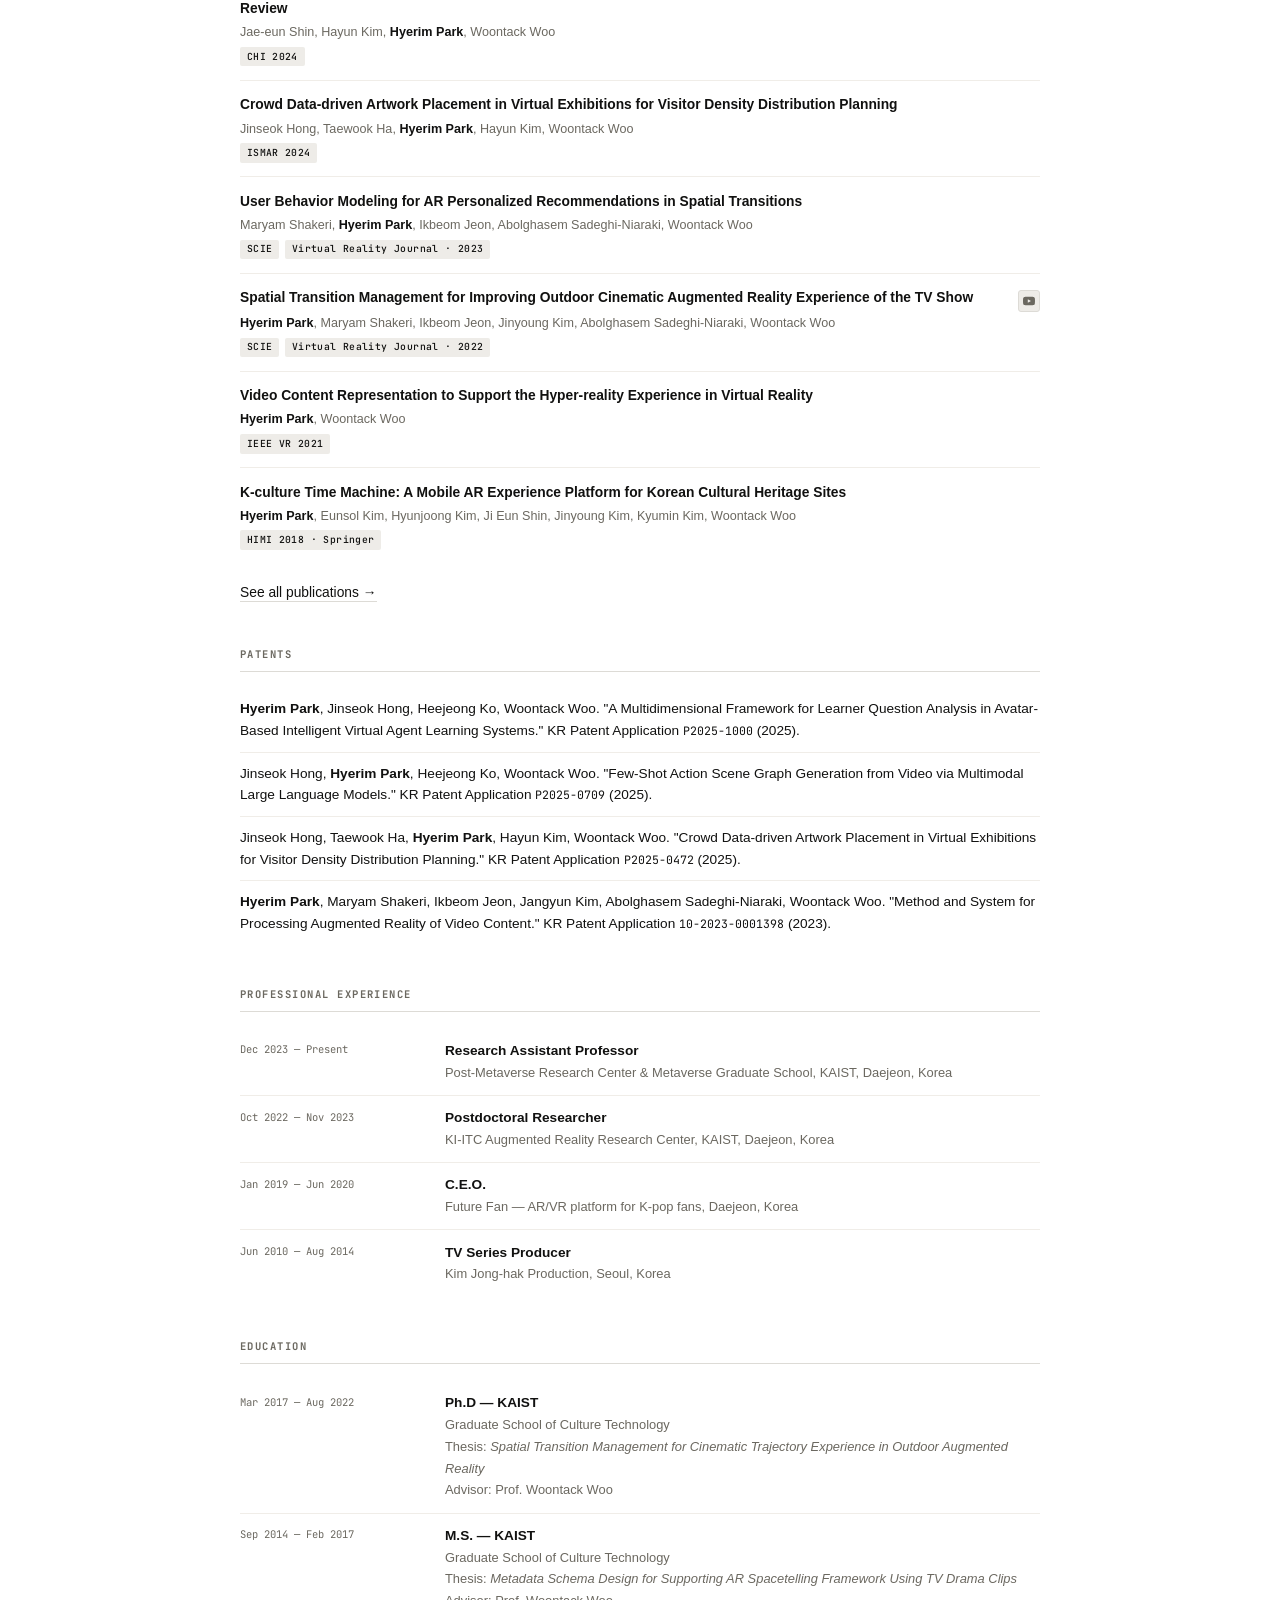
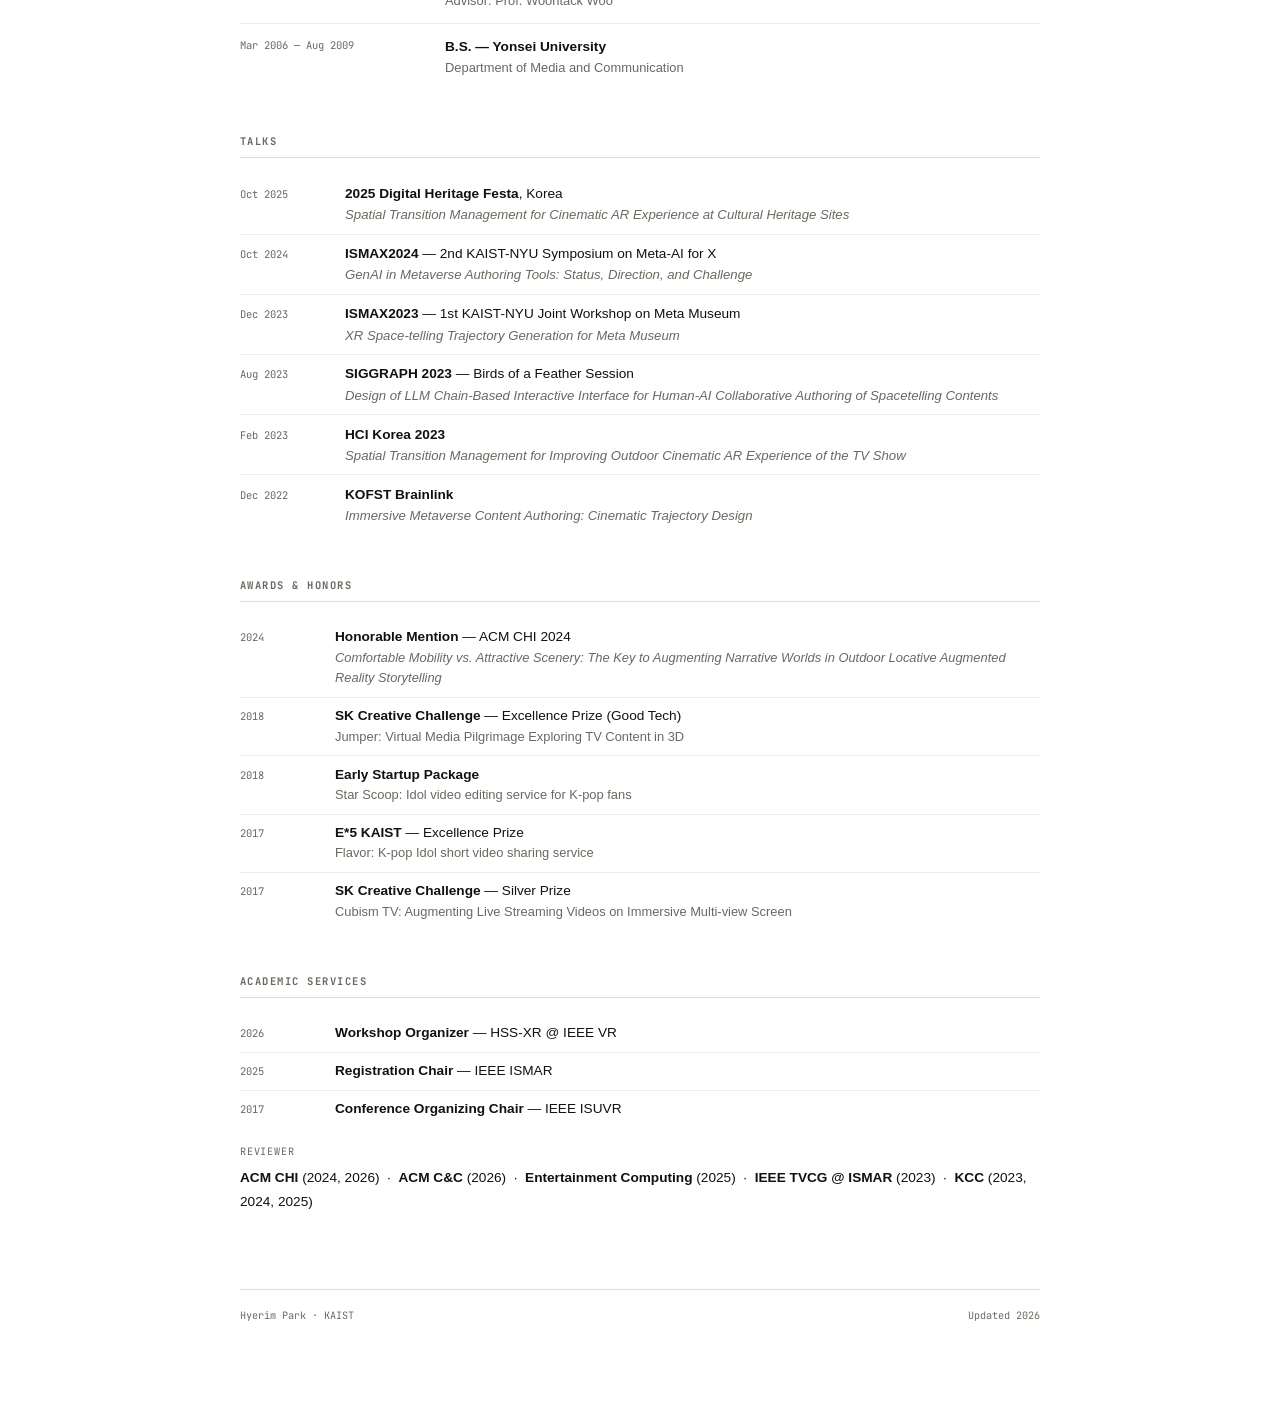
==== commit fe7507b2: "Update index.html" ====
--- a/index.html
+++ b/index.html
@@ -125,7 +125,9 @@
     </p>
 
     <p style="margin-bottom:0.9rem;">
-      Building on this understanding, I explore how relationships between user states and context can be represented as reusable spatiotemporal knowledge to support adaptive interaction in intelligent agents and XR systems. My broader goal is to develop human-centered intelligent XR systems that provide content and interactions at the right time and in the right form, tailored to users’ needs and circumstances.
+My goal is to apply these insights to the design of human-centered intelligent XR systems that adapt content and interactions to users’ needs and circumstances, providing the right support at the right time and in the right form.      
+      
+      <!-- Building on this understanding, I explore how relationships between user states and context can be represented as reusable spatiotemporal knowledge to support adaptive interaction in intelligent agents and XR systems. My broader goal is to develop human-centered intelligent XR systems that provide content and interactions at the right time and in the right form, tailored to users’ needs and circumstances. -->
     </p>
 
     <p>
